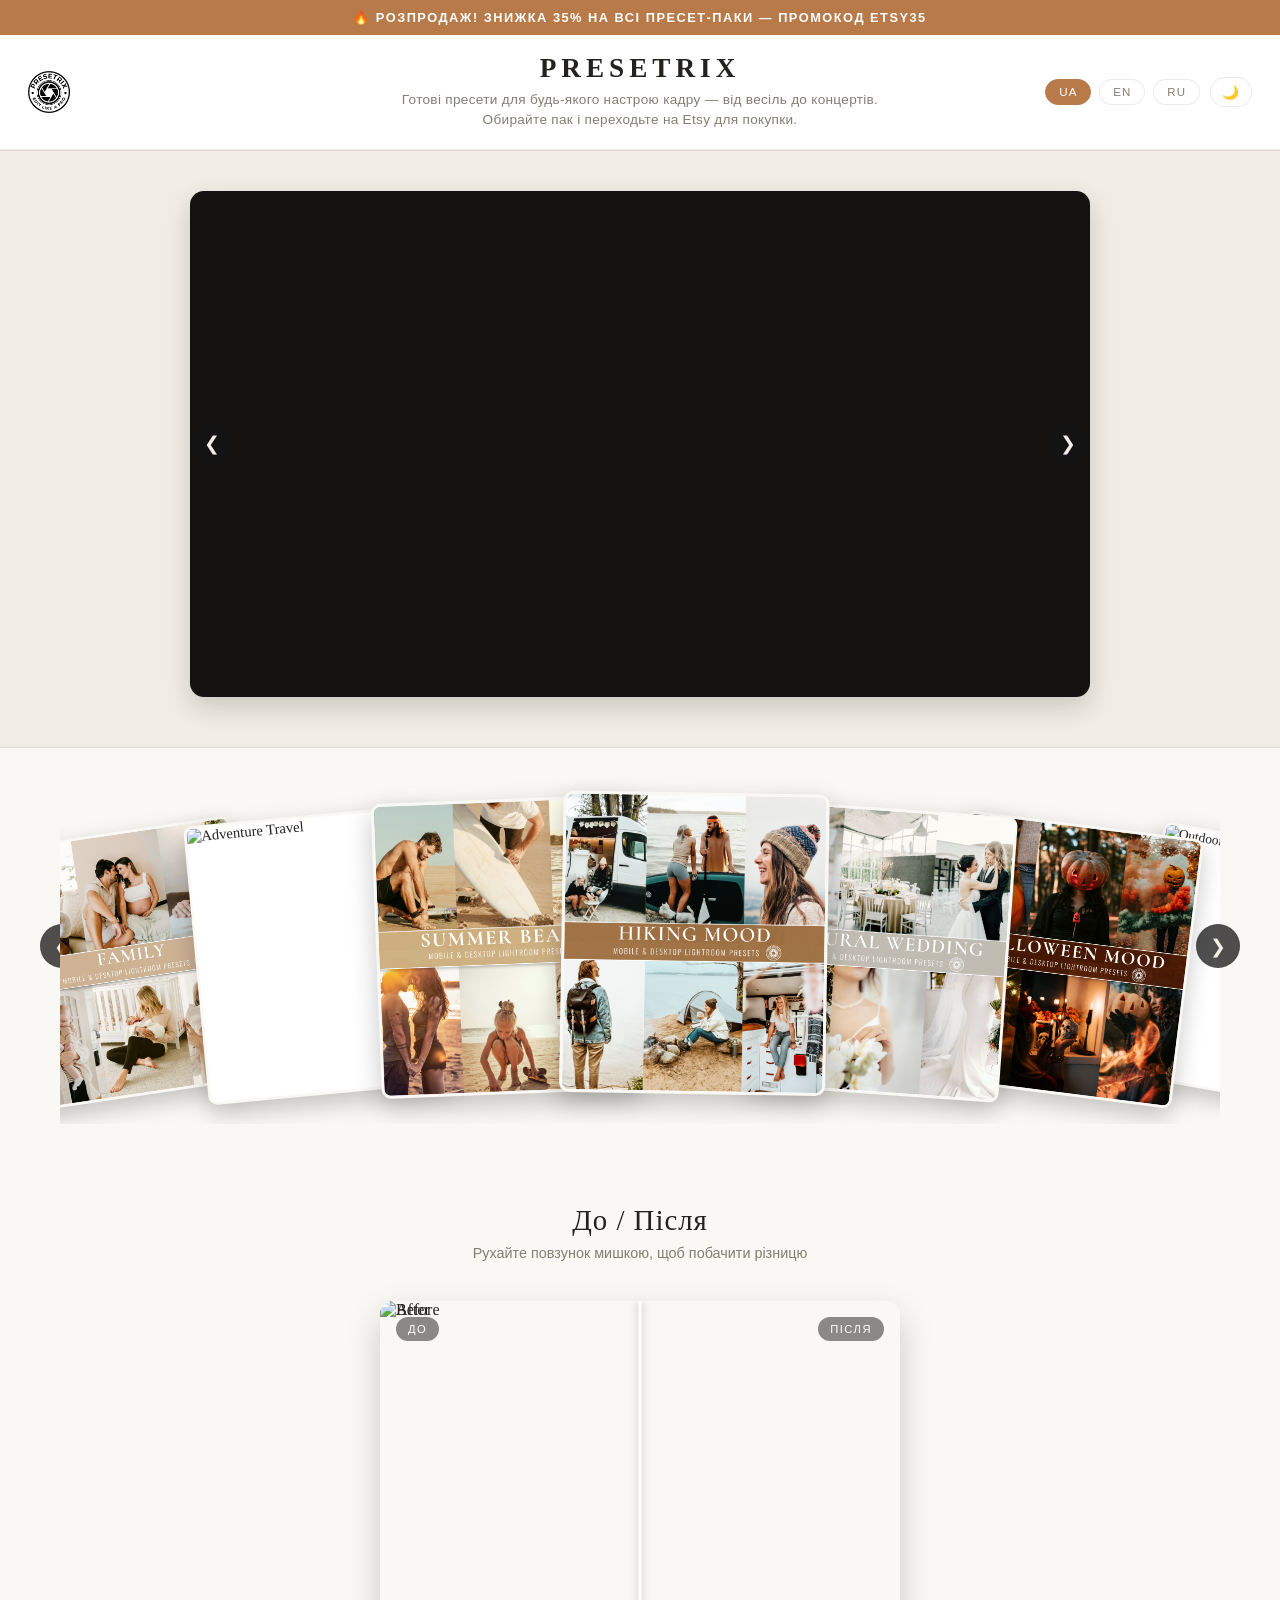
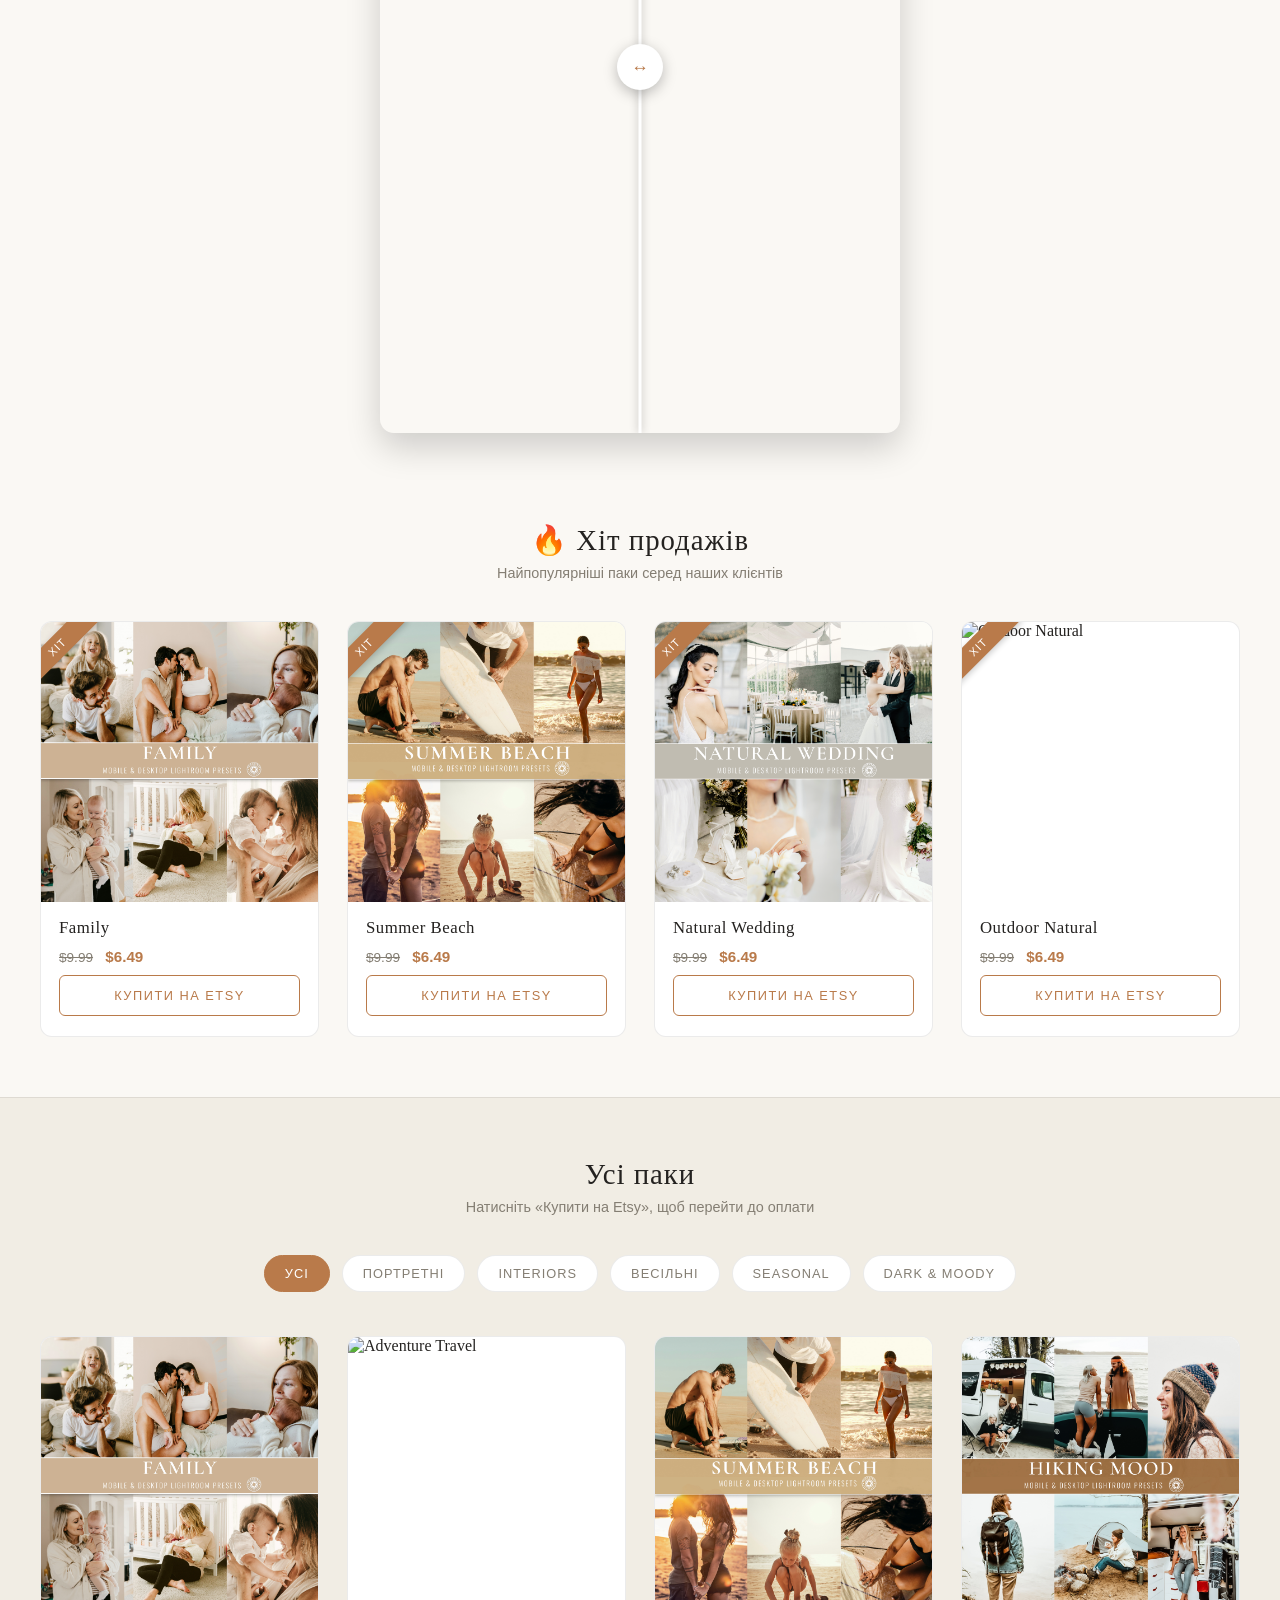
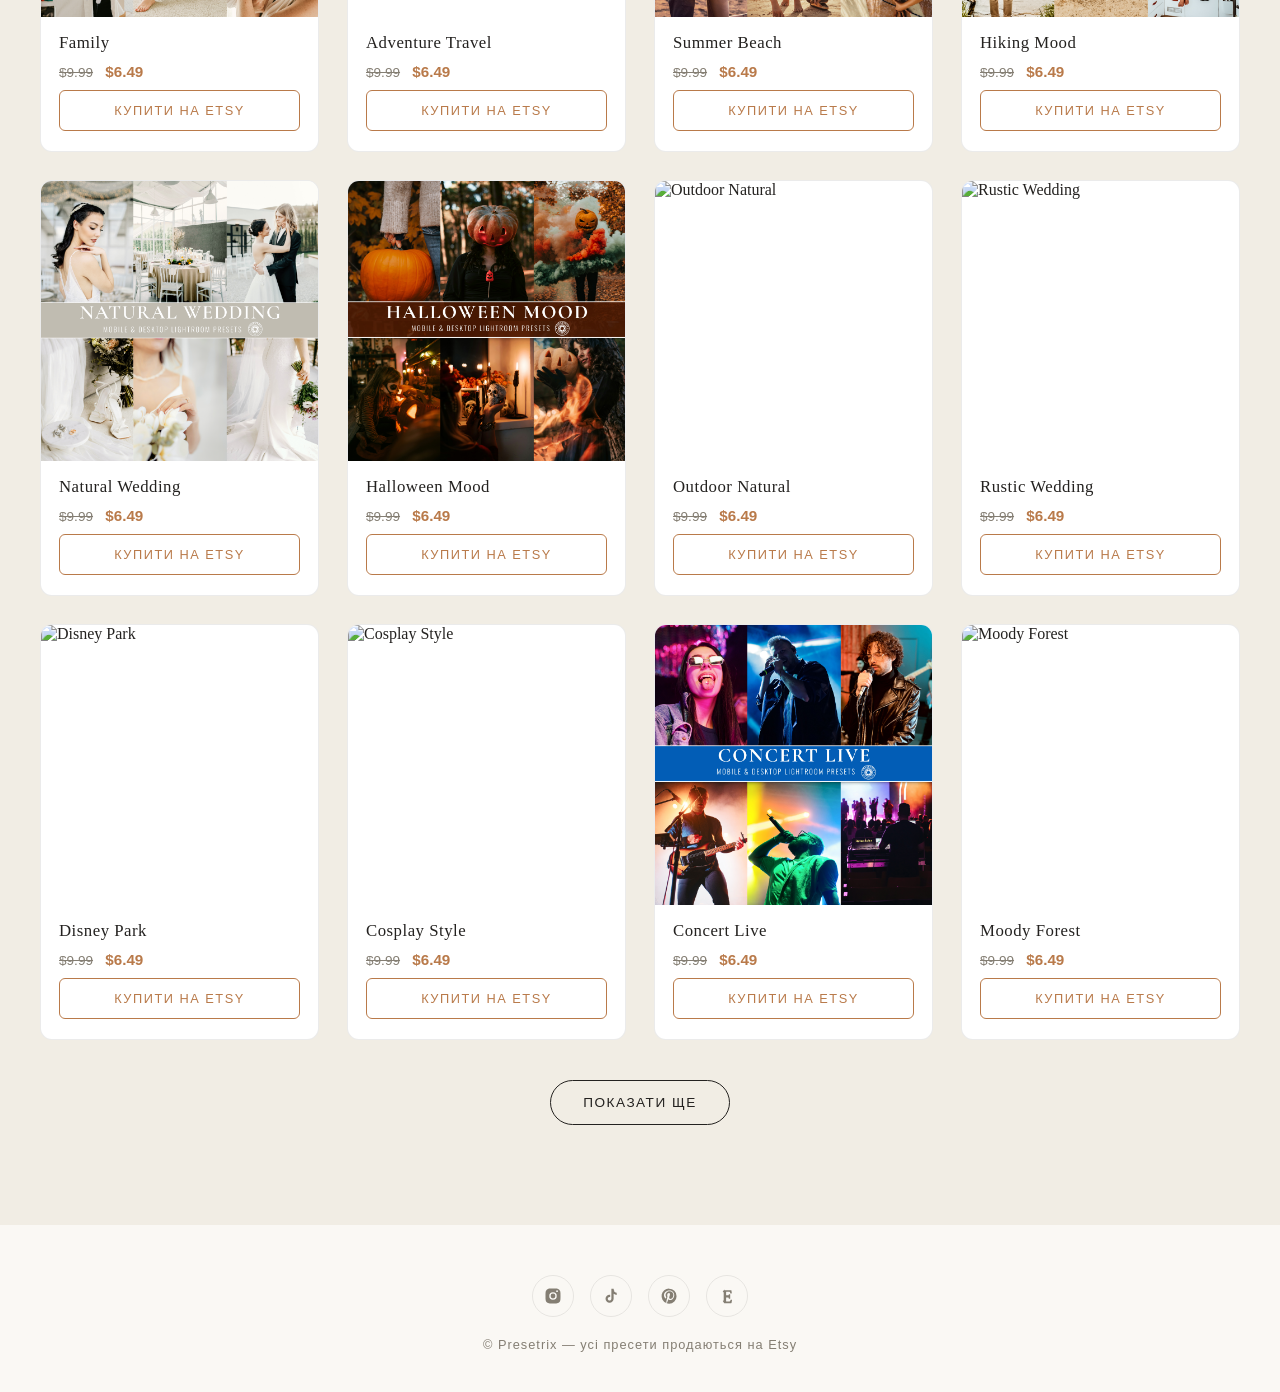
==== index.html @ d5237fd1 "1.10.6" ====
<!DOCTYPE html>
<html lang="uk">
<head>
<meta charset="UTF-8">
<meta name="viewport" content="width=device-width, initial-scale=1.0">
<title>Presetrix — Lightroom Presets</title>

  <!-- Фавиконка для темной темы браузера -->
<link rel="icon" type="image/png" href="images/favicon_white.png" media="(prefers-color-scheme: dark)">
  <!-- Фавиконка для светлой темы браузера -->
<link rel="icon" type="image/png" href="images/favicon_black.png" media="(prefers-color-scheme: light)">

  <!-- Open Graph превью для закладок, мессенджеров и соцсетей -->
<meta property="og:title" content="Presetrix — Mobile & Desktop Lightroom Presets">
<meta property="og:description" content="Ready-to-use presets for every mood. Professional Lightroom presets for your photos.">
<meta property="og:image" content="images/logo_white.png"> <!-- ВАЖНО: перед публикацией замените на ПОЛНУЮ ссылку, например https://вашсайт.ru/images/logo_white.png — соцсети и мессенджеры не подхватят превью по относительному пути -->
<meta property="og:type" content="website">

<link rel="stylesheet" href="style.css?v=4">
</head>
<body>

  <!-- БАННЕР РАСПРОДАЖИ -->
  <div class="sale-banner">
    <span data-i18n="saleBannerText">🔥 Sale! 35% OFF on all preset packs — Use code ETSY35</span>
  </div>

  <!-- ВЕРХНЯЯ НАВИГАЦИЯ (белая, без видео) -->
  <nav class="site-nav">
    <img src="images/logo_black.png" alt="Presetrix" class="nav-logo" id="logoImg">
    <div class="nav-center">
      <div class="nav-title">PRESETRIX</div>
      <p class="nav-tagline" data-i18n="heroText">Ready-to-use presets for every mood.</p>
    </div>
    <div class="hero-controls">
      <div class="lang-switch">
        <button class="lang-btn" data-lang="ua">UA</button>
        <button class="lang-btn" data-lang="en">EN</button>
        <button class="lang-btn" data-lang="ru">RU</button>
      </div>
      <button class="theme-btn" id="themeBtn" aria-label="Toggle Theme">🌙</button>
    </div>
  </nav>

  <!-- ВИДЕО-СЛАЙДЕР В ШАПКЕ -->
  <section class="video-hero-section">
    <div class="video-hero-inner">
      <div class="video-slider-wrap" id="videoSliderWrap">
        <button class="nav-btn nav-left" id="videoSliderLeft" aria-label="Previous">&#10094;</button>

        <div class="video-slider-track" id="videoSliderTrack">
          <div class="video-slide">
            <video muted loop autoplay playsinline preload="auto">
              <source src="videos/hero-video-2.mp4" type="video/mp4">
            </video>
          </div>
          <div class="video-slide">
            <video muted loop autoplay playsinline preload="auto">
              <source src="videos/hero-video-1.mp4" type="video/mp4">
            </video>
          </div>
          <div class="video-slide">
            <video muted loop autoplay playsinline preload="auto">
              <source src="videos/hero-video-3.mp4" type="video/mp4">
            </video>
          </div>
        </div>

        <button class="nav-btn nav-right" id="videoSliderRight" aria-label="Next">&#10095;</button>
      </div>
    </div>
  </section>

  <section class="carousel-section">
    <div class="carousel-wrap" id="carouselWrap">
      <button class="nav-btn nav-left" aria-label="Previous">&#10094;</button>
      <div class="carousel" id="carousel"></div>
      <button class="nav-btn nav-right" aria-label="Next">&#10095;</button>
    </div>
  </section>

  <section class="ba-section">
    <div class="ba-inner">
      <div class="section-title" data-i18n="baTitle">Before / After</div>
      <div class="section-sub" data-i18n="baSub">Drag the slider to see the difference</div>
      <div class="ba-container" id="baContainer">
        <img src="images/after.jpg" class="ba-img ba-after" alt="After">
        <div class="ba-before-wrap" id="baBeforeWrap">
          <img src="images/before.jpg" class="ba-img ba-before" id="baBeforeImg" alt="Before">
        </div>
        <span class="ba-label ba-label-before" data-i18n="baBefore">Before</span>
        <span class="ba-label ba-label-after" data-i18n="baAfter">After</span>
        <div class="ba-handle" id="baHandle">
          <div class="ba-handle-circle">&#8596;</div>
        </div>
      </div>
    </div>
  </section>

  <section class="bestseller-section">
    <div class="bestseller-inner">
      <div class="section-title" data-i18n="bestsellerTitle">Best Sellers</div>
      <div class="section-sub" data-i18n="bestsellerSub">The most popular packs</div>
      <div class="bestseller-grid" id="bestsellerGrid"></div>
    </div>
  </section>

  <section class="catalog-section">
    <div class="catalog-inner">
      <div class="section-title" data-i18n="catalogTitle">All Packs</div>
      <div class="section-sub" data-i18n="catalogSub">Click Buy on Etsy</div>
      <div class="filter-tabs" id="filterTabs"></div>
      <div class="catalog-grid" id="catalogGrid"></div>
      <div class="show-more-wrap" id="showMoreWrap">
        <button class="show-more-btn" id="showMoreBtn">Show more</button>
      </div>
    </div>
  </section>

  <footer>
    <div class="social-links">
      <a href="#" target="_blank" rel="noopener" aria-label="Instagram">
        <svg viewBox="0 0 24 24"><path d="M12 2c2.7 0 3.06.01 4.12.06 1.06.05 1.79.22 2.43.47.66.26 1.22.6 1.77 1.15.55.55.9 1.11 1.15 1.77.25.64.42 1.37.47 2.43.05 1.06.06 1.42.06 4.12s-.01 3.06-.06 4.12c-.05 1.06-.22 1.79-.47 2.43-.26.66-.6 1.22-1.15 1.77-.55.55-1.11.9-1.77 1.15-.64.25-1.37.42-2.43.47-1.06.05-1.42.06-4.12.06s-3.06-.01-4.12-.06c-1.06-.05-1.79-.22-2.43-.47-.66-.26-1.22-.6-1.77-1.15-.55-.55-.9-1.11-1.15-1.77-.25-.64-.42-1.37-.47-2.43C2.01 15.06 2 14.7 2 12s.01-3.06.06-4.12c.05-1.06.22-1.79.47-2.43.26-.66.6-1.22 1.15-1.77.55-.55 1.11-.9 1.77-1.15.64-.25 1.37-.42 2.43-.47C8.94 2.01 9.3 2 12 2zm0 5a5 5 0 100 10 5 5 0 000-10zm0 8.2a3.2 3.2 0 110-6.4 3.2 3.2 0 010 6.4zm5.4-8.4a1.2 1.2 0 100-2.4 1.2 1.2 0 000 2.4z"/></svg>
      </a>
      <a href="#" target="_blank" rel="noopener" aria-label="TikTok">
        <svg viewBox="0 0 24 24"><path d="M16.6 5.1c-.7-.7-1.1-1.7-1.1-2.8h-3v13.4c0 1.3-1.1 2.4-2.4 2.4s-2.4-1.1-2.4-2.4 1.1-2.4 2.4-2.4c.3 0 .5 0 .8.1v-3.1c-.3 0-.5-.1-.8-.1-3 0-5.4 2.4-5.4 5.4s2.4 5.4 5.4 5.4 5.4-2.4 5.4-5.4V9.1c1.2.9 2.6 1.4 4.1 1.4V7.5c-1.1 0-2.1-.5-2.9-1.2-.4-.4-.7-.8-1-1.2z"/></svg>
      </a>
      <a href="#" target="_blank" rel="noopener" aria-label="Pinterest">
        <svg viewBox="0 0 24 24"><path d="M12 2a10 10 0 00-3.6 19.3c0-.8 0-1.8.2-2.6l1.4-6s-.4-.7-.4-1.8c0-1.7 1-2.9 2.2-2.9 1 0 1.5.8 1.5 1.7 0 1-.7 2.6-1 4-.3 1.2.6 2.2 1.8 2.2 2.1 0 3.7-2.2 3.7-5.5 0-2.9-2.1-4.9-5-4.9-3.4 0-5.4 2.6-5.4 5.2 0 1 .4 2.1.9 2.7.1.1.1.2.1.4l-.4 1.3c0 .2-.2.3-.4.2-1.4-.6-2.3-2.6-2.3-4.2 0-3.4 2.5-6.6 7.1-6.6 3.7 0 6.6 2.6 6.6 6.2 0 3.7-2.3 6.7-5.6 6.7-1.1 0-2.1-.6-2.4-1.2l-.7 2.5c-.2 1-1 2.2-1.4 3 1 .3 2.1.5 3.2.5a10 10 0 000-20z"/></svg>
      </a>
      <a href="#" target="_blank" rel="noopener" aria-label="Etsy">
        <svg viewBox="0 0 24 24"><path d="M8.6 3.5c-.2 0-.4.1-.5.3L6.4 6.2c-.1.2 0 .4.2.5l1 .4v10.8l-1 .4c-.2.1-.3.3-.2.5l1.7 2.4c.1.2.3.3.5.3h8.9c.3 0 .5-.2.6-.5l.6-3.6c0-.3-.2-.5-.5-.5h-1c-.2 0-.4.2-.5.4-.3 1.3-.7 2-1.8 2h-3.4c-.5 0-.7-.2-.7-.7v-4.5h2.4c.8 0 1 .5 1.2 1.3 0 .2.2.4.5.4h.9c.3 0 .5-.2.5-.5V10c0-.3-.2-.5-.5-.5h-.9c-.3 0-.4.2-.5.4-.2.8-.4 1.2-1.2 1.2h-2.4V6.9c0-.5.2-.6.7-.6h3.2c1 0 1.4.6 1.7 1.9 0 .2.3.4.5.4h1c.3 0 .5-.2.5-.5l-.5-3.4c0-.3-.3-.5-.6-.5H8.6z"/></svg>
      </a>
    </div>
    <span data-i18n="footerText">© Presetrix</span>
  </footer>

  <script src="packs-data.js?v=4"></script>
  <script src="main.js?v=4"></script>
  <script>
    const themeBtn = document.getElementById('themeBtn');
    const logoImg = document.getElementById('logoImg');
    const currentTheme = localStorage.getItem('theme') || 'light';

    function updateLogo(theme) {
      if (logoImg) {
        logoImg.src = theme === 'dark' ? 'images/logo_white.png' : 'images/logo_black.png';
      }
    }

    if (currentTheme === 'dark') {
      document.documentElement.setAttribute('data-theme', 'dark');
      themeBtn.textContent = '☀️';
      updateLogo('dark');
    } else {
      updateLogo('light');
    }

    themeBtn.addEventListener('click', () => {
      let theme = document.documentElement.getAttribute('data-theme');
      if (theme === 'dark') {
        document.documentElement.removeAttribute('data-theme');
        localStorage.setItem('theme', 'light');
        themeBtn.textContent = '🌙';
        updateLogo('light');
      } else {
        document.documentElement.setAttribute('data-theme', 'dark');
        localStorage.setItem('theme', 'dark');
        themeBtn.textContent = '☀️';
        updateLogo('dark');
      }
    });
  </script>

</body>
</html>
---- style.css ----
/* =========================================================
   PRESETRIX — STYLES (Light & Dark theme)
   ========================================================= */

:root{
  --bg:#faf8f4;
  --bg-soft:#f1ede4;
  --card:#ffffff;
  --accent:#b97a4a;
  --accent-soft:#a8663a;
  --text:#242220;
  --muted:#847e73;
  --border:rgba(0,0,0,0.08);
}

[data-theme="dark"]{
  --bg:#141312;
  --bg-soft:#1c1a18;
  --card:#1f1d1a;
  --accent:#d9a066;
  --accent-soft:#c88b52;
  --text:#f2efe9;
  --muted:#a39b8c;
  --border:rgba(255,255,255,0.1);
}

*{box-sizing:border-box;}

body{
  margin:0;
  background:var(--bg);
  color:var(--text);
  font-family:'Georgia','Times New Roman',serif;
  transition:background .3s ease, color .3s ease;
}

a{color:inherit;text-decoration:none;}

/* ---------- SALE BANNER ---------- */
.sale-banner {
  background: var(--accent);
  color: #ffffff;
  text-align: center;
  font-family: Arial, sans-serif;
  font-size: 0.8rem;
  letter-spacing: 1.5px;
  text-transform: uppercase;
  padding: 10px 20px;
  font-weight: 600;
}

/* ---------- ВЕРХНЯЯ НАВИГАЦИЯ ---------- */
.site-nav{
  display:grid;
  grid-template-columns:1fr auto 1fr;
  align-items:center;
  gap:16px;
  padding:18px 28px;
  background:var(--card);
  border-bottom:1px solid var(--border);
}
.nav-logo{
  width:42px;
  height:42px;
  object-fit:contain;
  justify-self:start;
}
.nav-center{
  display:flex;
  flex-direction:column;
  align-items:center;
  gap:6px;
  text-align:center;
}
.nav-title{
  font-family:'Georgia','Times New Roman',serif;
  font-size:1.7rem;
  font-weight:700;
  letter-spacing:5px;
  color:var(--text);
}
.nav-tagline{
  font-family:Arial,sans-serif;
  color:var(--muted);
  font-size:0.85rem;
  max-width:520px;
  margin:0;
  letter-spacing:0.3px;
  line-height:1.5;
}
.hero-controls{
  display:flex;
  align-items:center;
  gap:10px;
  justify-self:end;
}
.hero-controls .lang-switch{
  display:flex;
  gap:8px;
}
.hero-controls .lang-btn,
.hero-controls .theme-btn{
  font-family:Arial,sans-serif;
  font-size:0.72rem;
  letter-spacing:1px;
  padding:6px 13px;
  border:1px solid var(--border);
  border-radius:999px;
  background:var(--card);
  color:var(--muted);
  cursor:pointer;
  transition:all .2s ease;
}
.hero-controls .theme-btn{
  padding:6px 11px;
  font-size:0.85rem;
  display:flex;
  align-items:center;
  justify-content:center;
}
.hero-controls .lang-btn:hover,
.hero-controls .theme-btn:hover{
  border-color:var(--accent);
  color:var(--accent);
}
.hero-controls .lang-btn.active{
  background:var(--accent);
  border-color:var(--accent);
  color:#fff;
}

/* ---------- ВИДЕО-СЛАЙДЕР В ШАПКЕ ---------- */
.video-hero-section{
  width:100%;
  padding:40px 20px 50px;
  background:var(--bg-soft);
  border-top:1px solid var(--border);
  border-bottom:1px solid var(--border);
}
.video-hero-inner{
  max-width:900px;
  margin:0 auto;
}
.video-slider-wrap{
  position:relative;
}
.video-slider-track{
  position:relative;
  width:100%;
  aspect-ratio:16 / 9;
  border-radius:14px;
  overflow:hidden;
  box-shadow:0 10px 26px rgba(0,0,0,0.16);
  background:#141210;
}
.video-slide{
  position:absolute;
  inset:0;
  opacity:0;
  visibility:hidden;
  transition:opacity .5s ease;
}
.video-slide.active{
  opacity:1;
  visibility:visible;
  z-index:1;
}
.video-slide video{
  width:100%;
  height:100%;
  object-fit:cover;
  display:block;
  pointer-events:none; /* без кнопок плей/паузы и т.п. */
}

/* ---------- CAROUSEL ---------- */
.carousel-section{
  padding:20px 0 60px;
}
.carousel-wrap{
  position:relative;
  width:100%;
  max-width:1200px;
  margin:0 auto;
  padding:0 20px;
}
.carousel{
  display:flex;
  gap:0;
  overflow-x:auto;
  scroll-behavior:auto;
  padding:20px 60px 30px 10px;
  scrollbar-width:none;
  -ms-overflow-style:none;
  user-select:none;
}
.carousel::-webkit-scrollbar{display:none;}

.carousel-card{
  flex:0 0 auto;
  width:270px;
  border-radius:10px;
  overflow:hidden;
  background:var(--card);
  box-shadow:0 10px 26px rgba(0,0,0,0.22);
  border:3px solid var(--bg);
  transition:box-shadow .25s ease;
  display:block;
  position:relative;
  transform-origin:center bottom;
}
.carousel-card:not(:first-child){
  margin-left:-90px;
}
.carousel-card:hover{
  box-shadow:0 20px 40px rgba(0,0,0,0.3);
}
.carousel-card img{
  width:100%;
  height:300px;
  object-fit:cover;
  display:block;
  pointer-events:none;
}

.nav-btn{
  position:absolute;
  top:50%;
  transform:translateY(-50%);
  background:rgba(20,20,20,0.75);
  border:1px solid var(--border);
  color:#f2efe9;
  width:44px;
  height:44px;
  border-radius:50%;
  font-size:1.2rem;
  cursor:pointer;
  display:flex;
  align-items:center;
  justify-content:center;
  z-index:5;
  transition:background .2s;
}
.nav-btn:hover{background:rgba(217,160,102,0.85);}
.nav-left{left:0;}
.nav-right{right:0;}

/* ---------- BESTSELLERS SECTION ---------- */
.bestseller-section{
  padding:20px 20px 60px;
}
.bestseller-inner{
  max-width:1200px;
  margin:0 auto;
}
.section-title{
  text-align:center;
  font-size:1.8rem;
  font-weight:400;
  letter-spacing:1px;
  margin-bottom:8px;
}
.section-sub{
  text-align:center;
  font-family:Arial,sans-serif;
  color:var(--muted);
  font-size:0.9rem;
  margin-bottom:40px;
}
.bestseller-grid{
  display:grid;
  grid-template-columns:repeat(auto-fill,minmax(220px,1fr));
  gap:28px;
}
.bestseller-card{
  position:relative;
  border:1px solid var(--accent);
}
.bestseller-ribbon{
  position:absolute;
  top:14px;
  left:-34px;
  transform:rotate(-45deg);
  background:var(--accent);
  color:#fff;
  font-family:Arial,sans-serif;
  font-size:0.7rem;
  letter-spacing:1px;
  text-transform:uppercase;
  padding:5px 40px;
  box-shadow:0 2px 6px rgba(0,0,0,0.2);
  z-index:2;
}

/* ---------- FILTER TABS ---------- */
.filter-tabs{
  display:flex;
  flex-wrap:wrap;
  justify-content:center;
  gap:12px;
  margin-bottom:44px;
}
.filter-tab{
  font-family:Arial,sans-serif;
  font-size:0.8rem;
  letter-spacing:1px;
  text-transform:uppercase;
  padding:10px 20px;
  border:1px solid var(--border);
  border-radius:999px;
  background:var(--card);
  color:var(--muted);
  cursor:pointer;
  transition:all .2s ease;
}
.filter-tab:hover{
  border-color:var(--accent);
  color:var(--accent);
}
.filter-tab.active{
  background:var(--accent);
  border-color:var(--accent);
  color:#fff;
}

/* ---------- CATALOG ---------- */
.catalog-section{
  padding:60px 20px 100px;
  background:var(--bg-soft);
  border-top:1px solid var(--border);
}
.catalog-inner{
  max-width:1200px;
  margin:0 auto;
}
.catalog-grid{
  display:grid;
  grid-template-columns:repeat(4, 1fr);
  gap:28px;
}
@media (max-width:1100px){
  .catalog-grid{grid-template-columns:repeat(3, 1fr);}
}
@media (max-width:760px){
  .catalog-grid{grid-template-columns:repeat(2, 1fr);}
}
@media (max-width:480px){
  .catalog-grid{grid-template-columns:repeat(1, 1fr);}
}

.shop-card{
  background:var(--card);
  border:1px solid var(--border);
  border-radius:12px;
  overflow:hidden;
  display:flex;
  flex-direction:column;
  transition:transform .2s ease, border-color .2s ease;
}
.shop-card:hover{
  transform:translateY(-4px);
}
.catalog-grid .shop-card:hover{
  border-color:var(--accent);
}
.shop-card img{
  width:100%;
  height:280px;
  object-fit:cover;
  display:block;
}
.shop-card .info{
  padding:16px 18px 20px;
  display:flex;
  flex-direction:column;
  gap:10px;
  flex:1;
}
.shop-card .name{
  font-size:1.05rem;
  letter-spacing:0.5px;
}
.shop-card .price{
  font-family:Arial,sans-serif;
  color:var(--accent-soft);
  font-size:0.95rem;
}
.buy-btn{
  margin-top:auto;
  display:inline-block;
  text-align:center;
  font-family:Arial,sans-serif;
  font-size:0.8rem;
  letter-spacing:1.5px;
  text-transform:uppercase;
  padding:12px 16px;
  border:1px solid var(--accent);
  border-radius:6px;
  color:var(--accent);
  transition:background .2s ease, color .2s ease;
}
.buy-btn:hover{
  background:var(--accent);
  color:#141414;
}

/* ---------- SHOW MORE BUTTON ---------- */
.show-more-wrap{
  text-align:center;
  margin-top:40px;
}
.show-more-btn{
  font-family:Arial,sans-serif;
  font-size:0.85rem;
  letter-spacing:1.5px;
  text-transform:uppercase;
  padding:14px 32px;
  border:1px solid var(--text);
  border-radius:999px;
  background:transparent;
  color:var(--text);
  cursor:pointer;
  transition:all .2s ease;
}
.show-more-btn:hover{
  background:var(--text);
  color:var(--bg);
}

/* ---------- BEFORE / AFTER SLIDER ---------- */
.ba-section{
  padding:20px 20px 70px;
}
.ba-inner{
  max-width:1200px;
  margin:0 auto;
}
.ba-container{
  position:relative;
  max-width:520px;
  margin:0 auto;
  aspect-ratio:2517 / 3545;
  border-radius:14px;
  overflow:hidden;
  box-shadow:0 14px 34px rgba(0,0,0,0.18);
  cursor:ew-resize;
  user-select:none;
}
.ba-img{
  position:absolute;
  top:0;
  left:0;
  height:100%;
  object-fit:cover;
  display:block;
  pointer-events:none;
  user-select:none;
}
.ba-after{
  width:100%;
}
.ba-before-wrap{
  position:absolute;
  top:0;
  left:0;
  height:100%;
  width:50%;
  overflow:hidden;
}
.ba-before-wrap img{
  height:100%;
  max-width:none;
}
.ba-handle{
  position:absolute;
  top:0;
  left:50%;
  height:100%;
  width:0;
  transform:translateX(-50%);
  z-index:5;
}
.ba-handle::before{
  content:"";
  position:absolute;
  top:0;
  left:50%;
  height:100%;
  width:3px;
  background:#fff;
  transform:translateX(-50%);
  box-shadow:0 0 8px rgba(0,0,0,0.3);
}
.ba-handle-circle{
  position:absolute;
  top:50%;
  left:50%;
  transform:translate(-50%,-50%);
  width:46px;
  height:46px;
  border-radius:50%;
  background:#fff;
  display:flex;
  align-items:center;
  justify-content:center;
  font-size:1.1rem;
  color:var(--accent);
  box-shadow:0 4px 14px rgba(0,0,0,0.25);
}
.ba-label{
  position:absolute;
  top:16px;
  font-family:Arial,sans-serif;
  font-size:0.7rem;
  letter-spacing:1.5px;
  text-transform:uppercase;
  color:#fff;
  background:rgba(0,0,0,0.45);
  padding:6px 12px;
  border-radius:999px;
  z-index:4;
  pointer-events:none;
}
.ba-label-before{left:16px;}
.ba-label-after{right:16px;}

/* ---------- FOOTER ---------- */
footer{
  text-align:center;
  padding:50px 20px 40px;
  font-family:Arial,sans-serif;
  color:var(--muted);
  font-size:0.8rem;
  letter-spacing:1px;
}
.social-links{
  display:flex;
  justify-content:center;
  gap:16px;
  margin-bottom:20px;
}
.social-links a{
  width:42px;
  height:42px;
  border-radius:50%;
  border:1px solid var(--border);
  display:flex;
  align-items:center;
  justify-content:center;
  color:var(--muted);
  transition:all .2s ease;
}
.social-links a:hover{
  border-color:var(--accent);
  color:var(--accent);
  transform:translateY(-3px);
}
.social-links svg{
  width:18px;
  height:18px;
  fill:currentColor;
}

/* ---------- RESPONSIVE ---------- */
@media (max-width:640px){
  .site-nav{grid-template-columns:auto 1fr auto;padding:12px 16px;}
  .nav-logo{width:34px;height:34px;}
  .nav-title{font-size:1.15rem;letter-spacing:2.5px;}
  .nav-tagline{font-size:0.72rem;}
  .hero-controls .lang-btn,
  .hero-controls .theme-btn{padding:5px 10px;font-size:0.65rem;}
  .video-hero-section{padding:24px 0 30px;}
  .video-hero-inner{padding:0 16px;}
  .nav-btn{display:none;}
  .carousel-card{width:190px;}
  .carousel-card:not(:first-child){margin-left:-55px;}
  .carousel-card img{height:280px;}
}
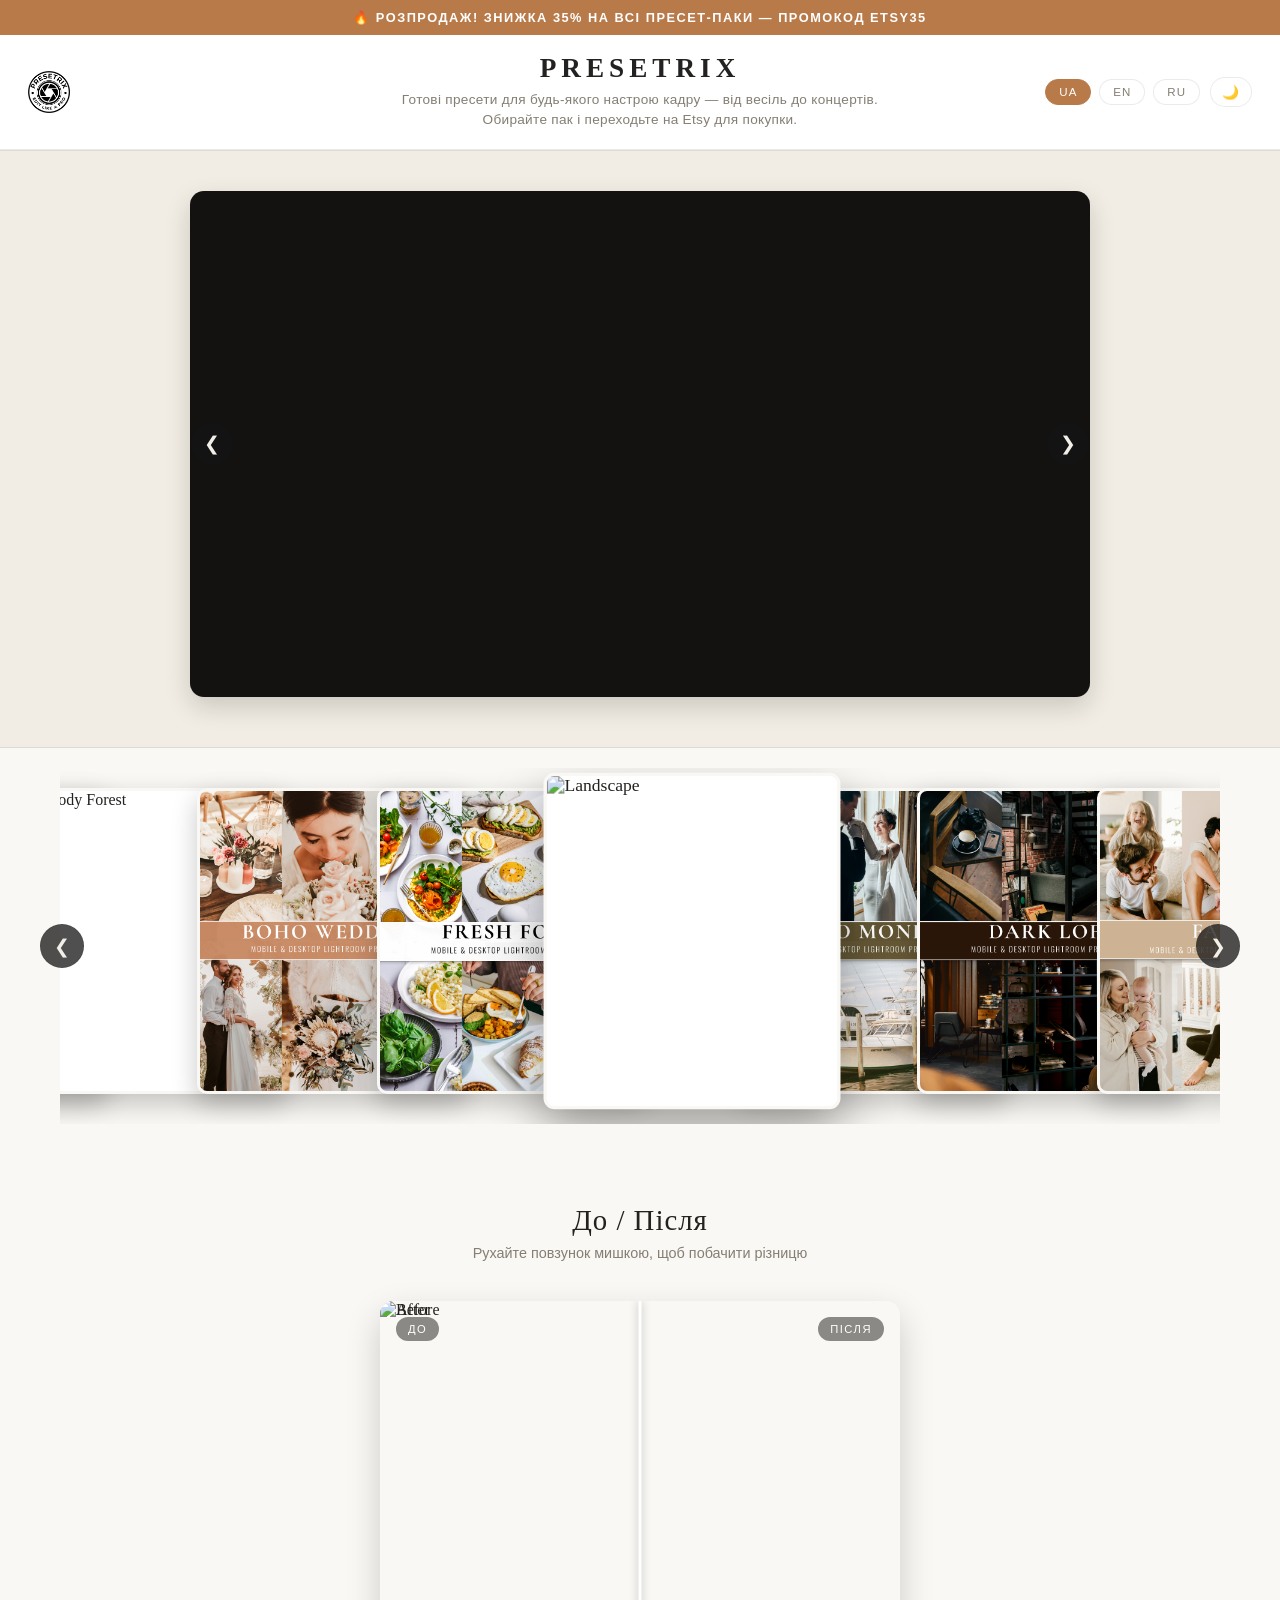
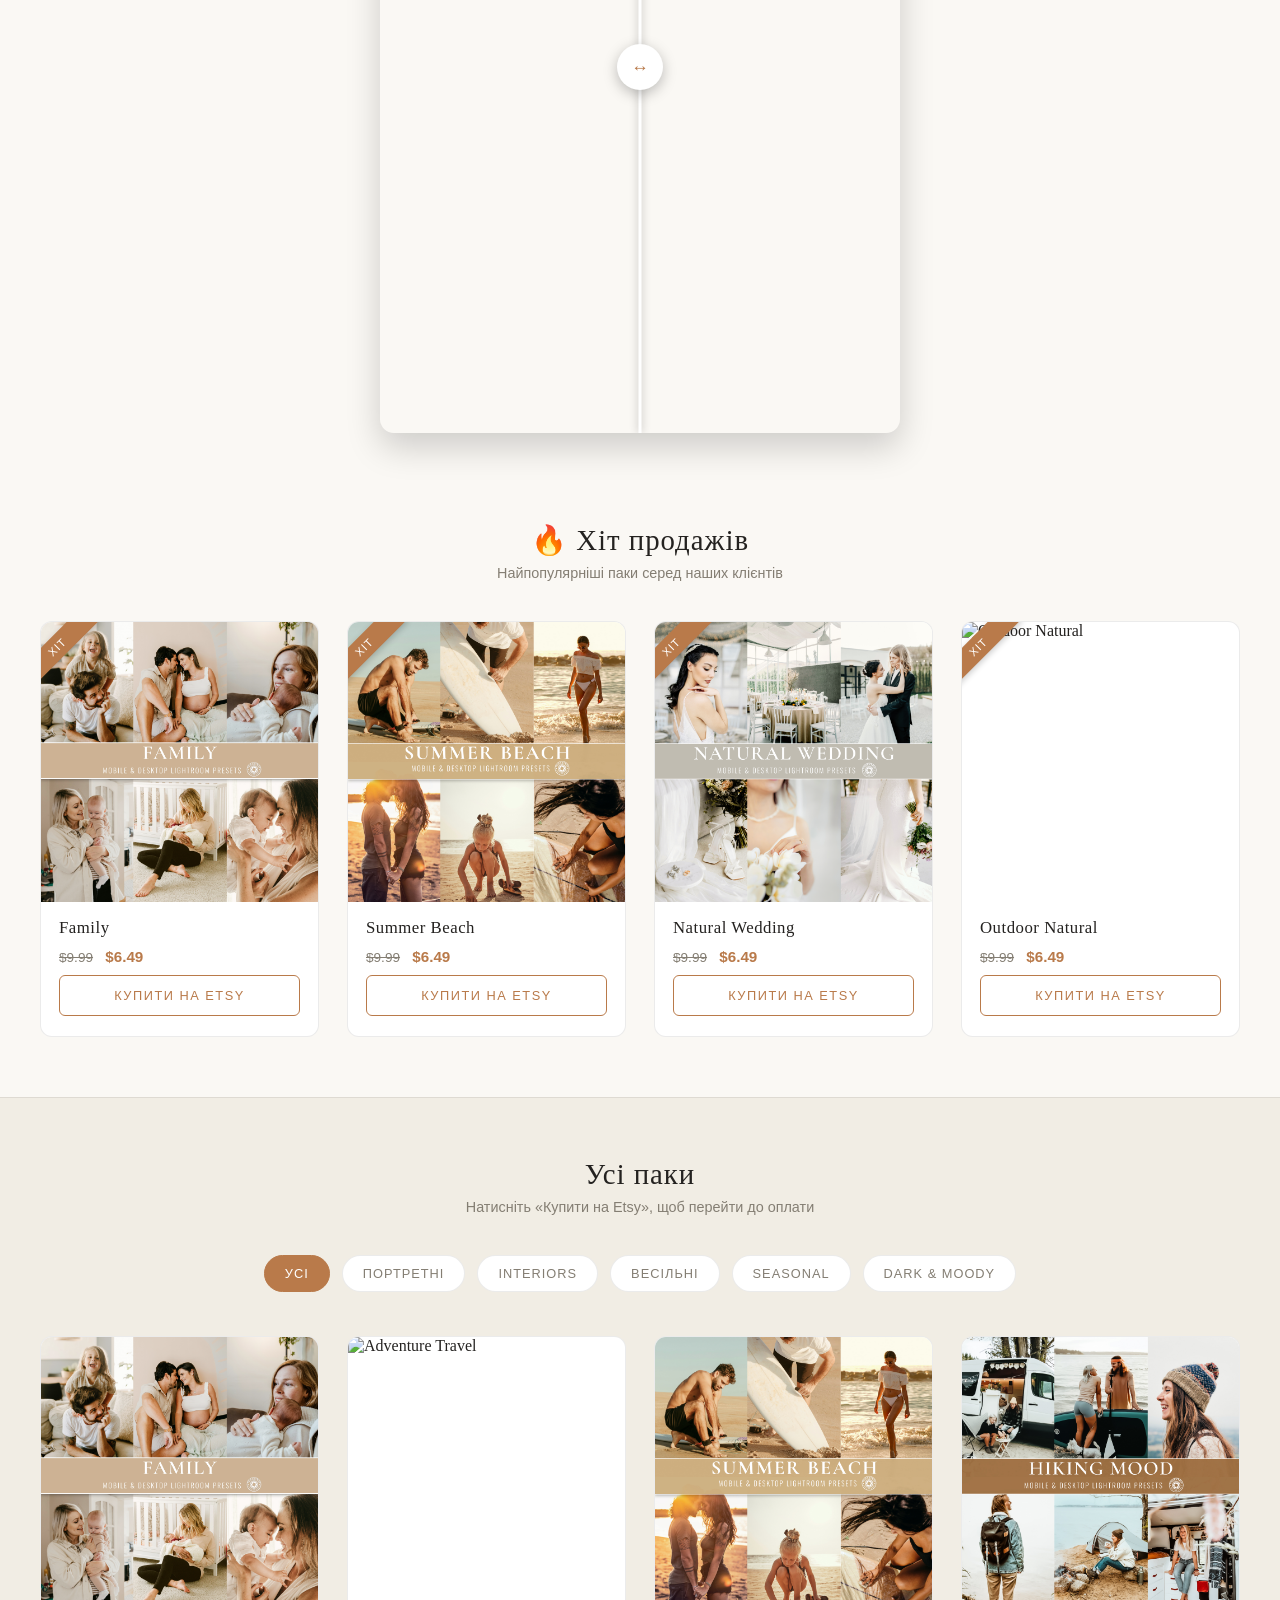
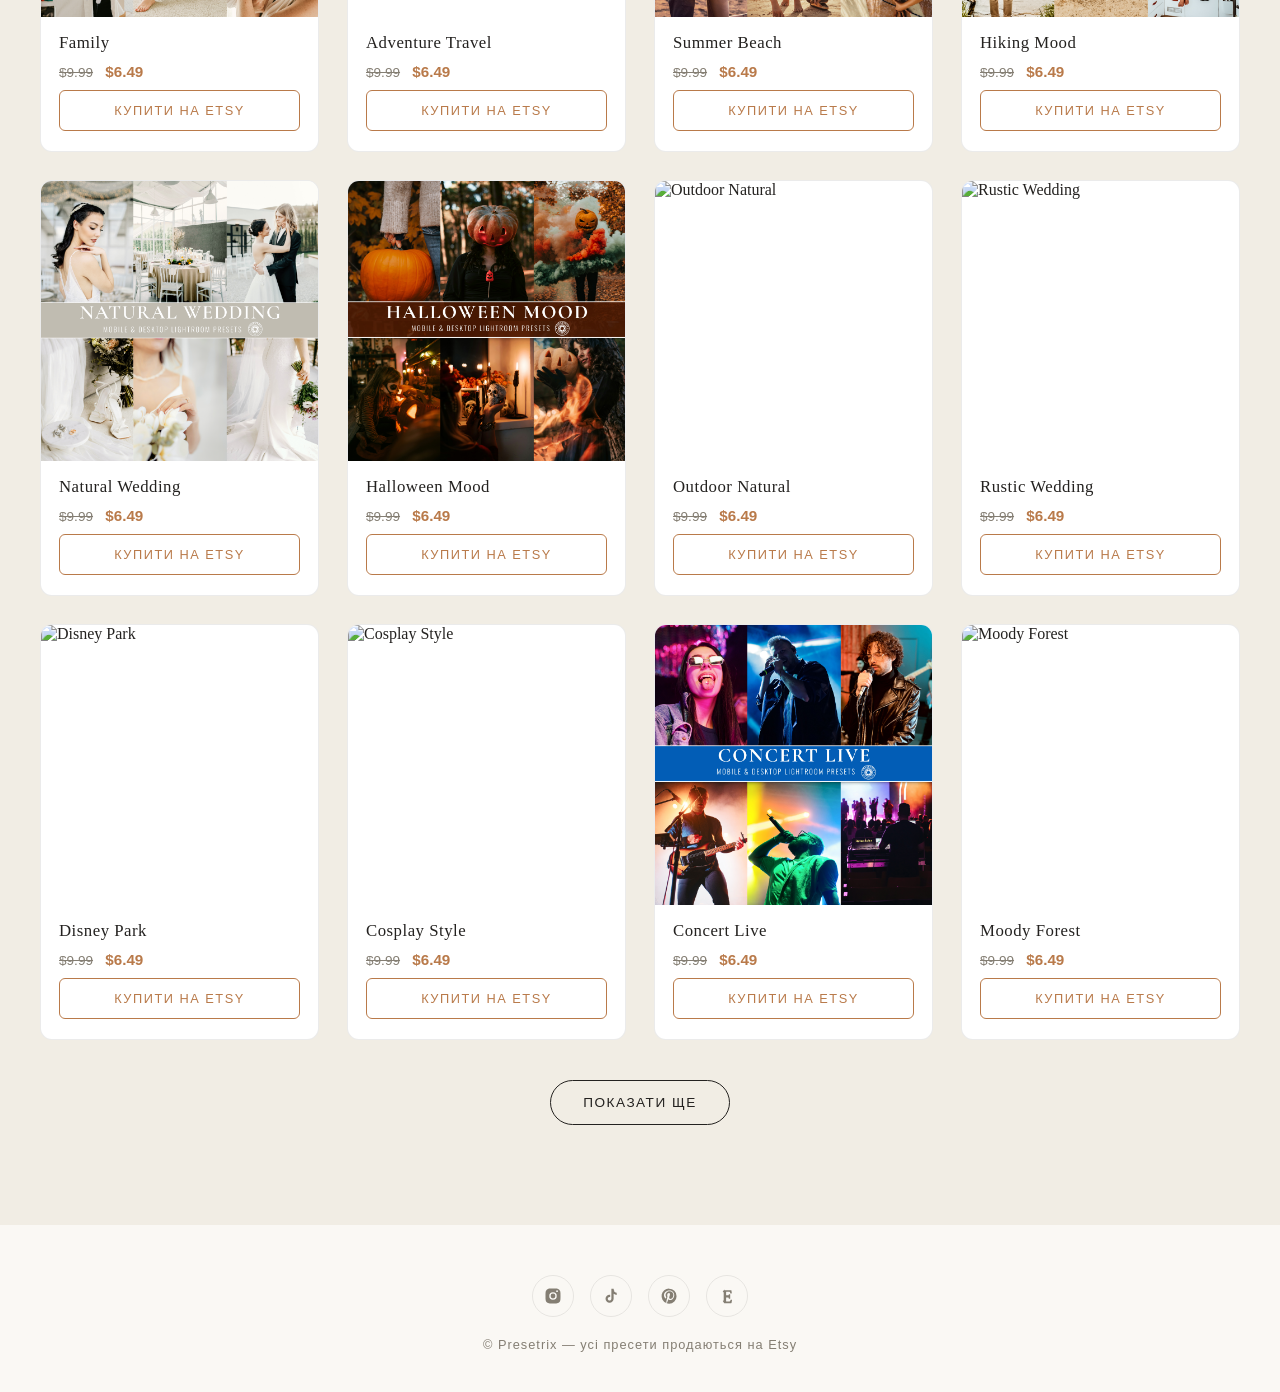
==== commit a5a057d5: "1.1.7" ====
--- a/index.html
+++ b/index.html
@@ -16,7 +16,7 @@
 <meta property="og:image" content="images/logo_white.png"> <!-- ВАЖНО: перед публикацией замените на ПОЛНУЮ ссылку, например https://вашсайт.ru/images/logo_white.png — соцсети и мессенджеры не подхватят превью по относительному пути -->
 <meta property="og:type" content="website">
 
-<link rel="stylesheet" href="style.css?v=4">
+<link rel="stylesheet" href="style.css?v=5">
 </head>
 <body>
 
@@ -135,8 +135,8 @@
     <span data-i18n="footerText">© Presetrix</span>
   </footer>
 
-  <script src="packs-data.js?v=4"></script>
-  <script src="main.js?v=4"></script>
+  <script src="packs-data.js?v=5"></script>
+  <script src="main.js?v=5"></script>
   <script>
     const themeBtn = document.getElementById('themeBtn');
     const logoImg = document.getElementById('logoImg');
--- a/style.css
+++ b/style.css
@@ -204,16 +204,21 @@
   background:var(--card);
   box-shadow:0 10px 26px rgba(0,0,0,0.22);
   border:3px solid var(--bg);
-  transition:box-shadow .25s ease;
+  transition:transform .3s ease, box-shadow .3s ease;
   display:block;
   position:relative;
-  transform-origin:center bottom;
+  z-index:1;
 }
 .carousel-card:not(:first-child){
   margin-left:-90px;
 }
 .carousel-card:hover{
   box-shadow:0 20px 40px rgba(0,0,0,0.3);
+}
+.carousel-card.is-active{
+  transform:scale(1.1);
+  box-shadow:0 22px 46px rgba(0,0,0,0.35);
+  z-index:10;
 }
 .carousel-card img{
   width:100%;
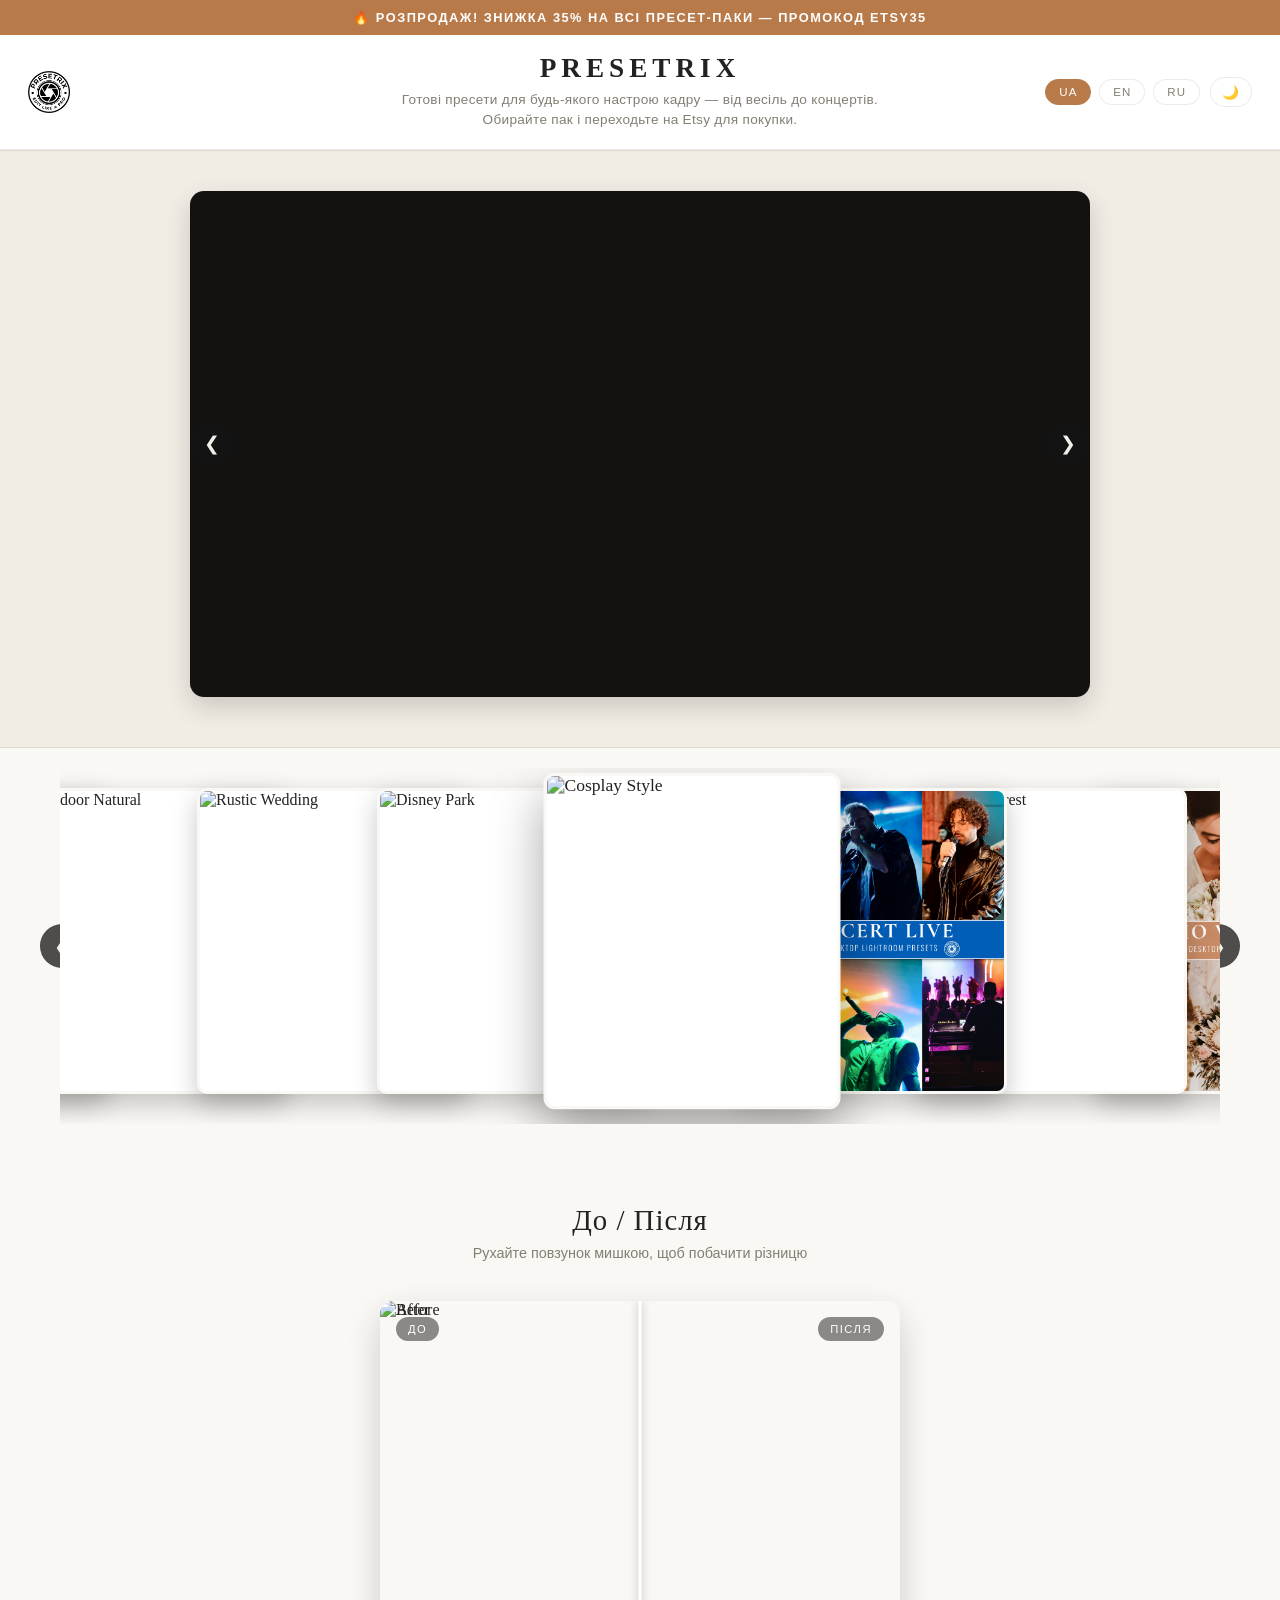
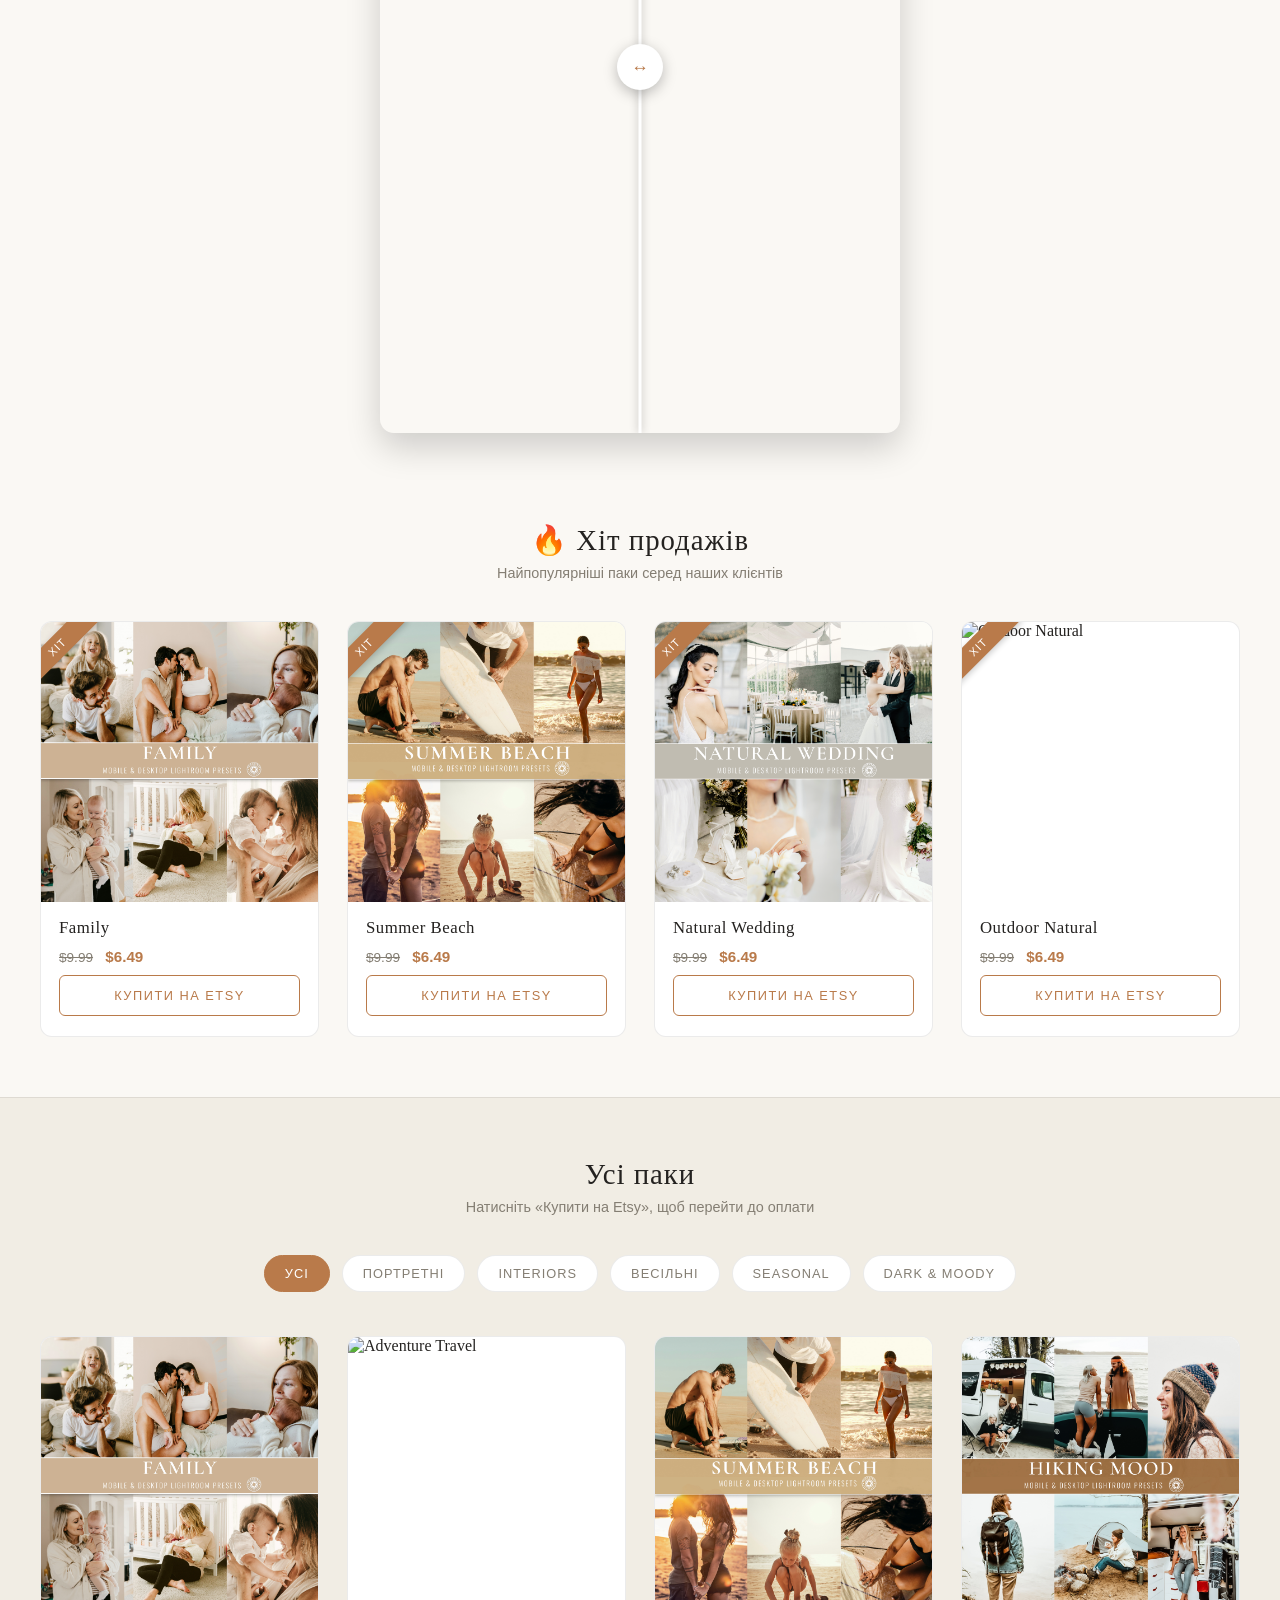
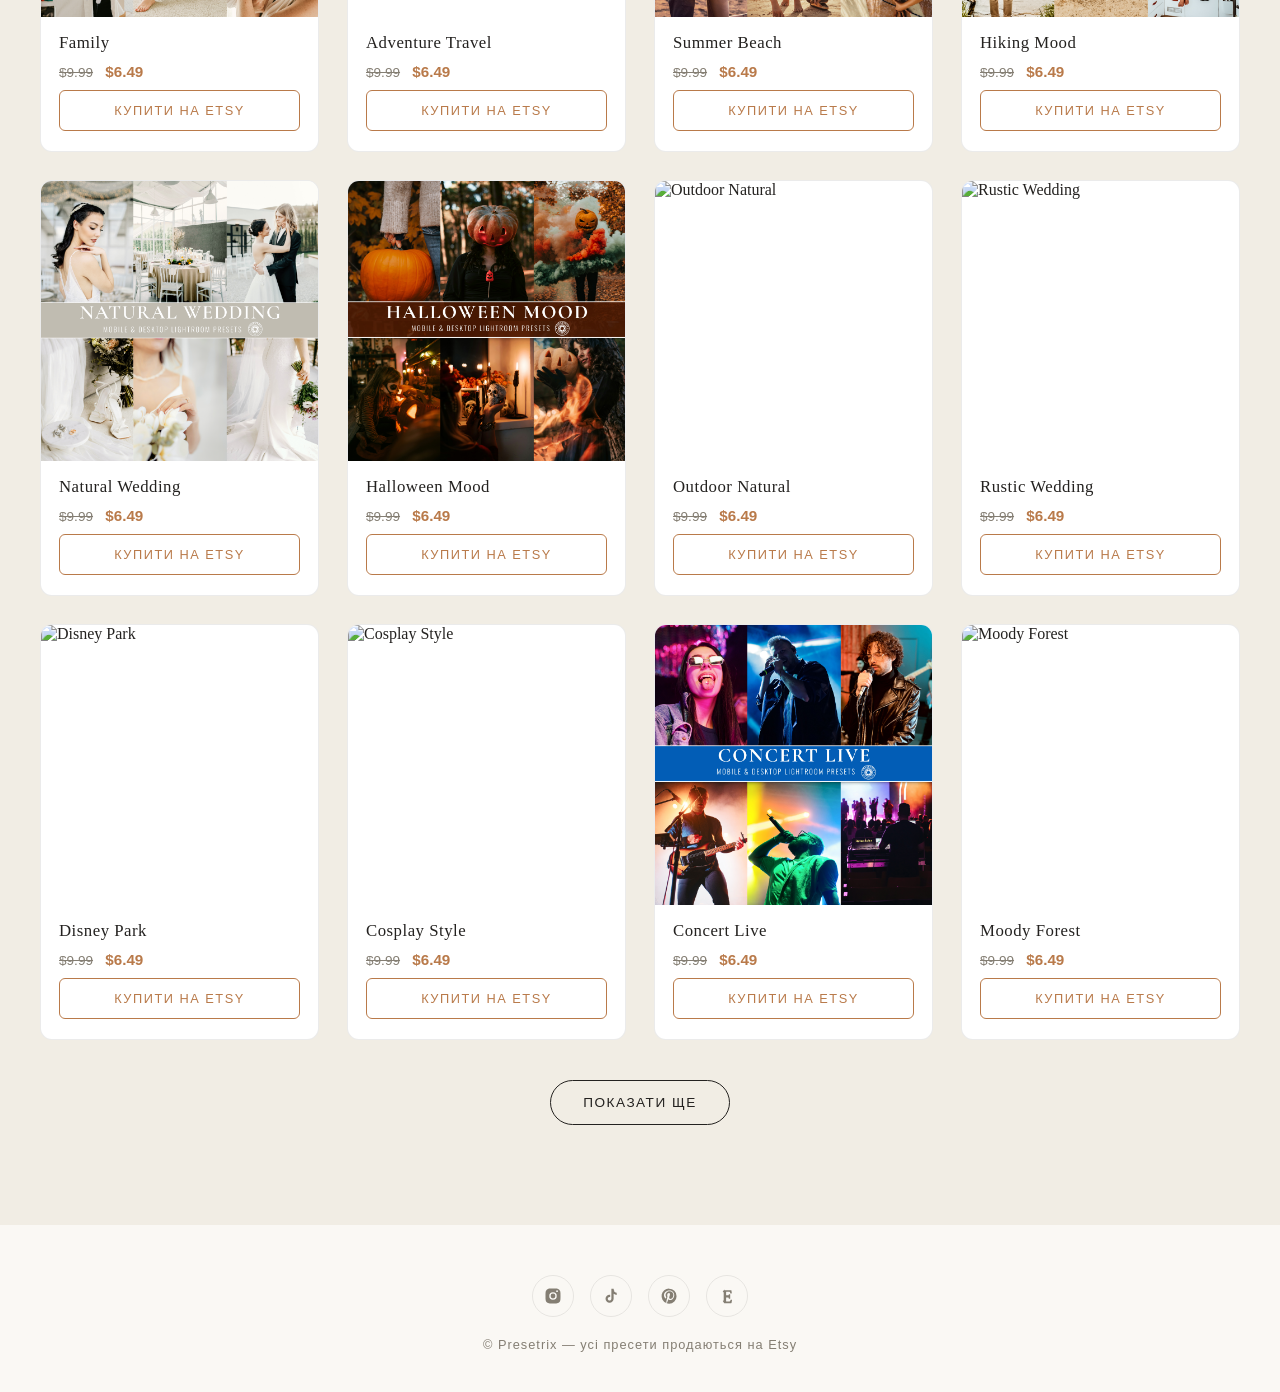
==== commit d0222bcc: "1.1.8" ====
--- a/index.html
+++ b/index.html
@@ -16,7 +16,7 @@
 <meta property="og:image" content="images/logo_white.png"> <!-- ВАЖНО: перед публикацией замените на ПОЛНУЮ ссылку, например https://вашсайт.ru/images/logo_white.png — соцсети и мессенджеры не подхватят превью по относительному пути -->
 <meta property="og:type" content="website">
 
-<link rel="stylesheet" href="style.css?v=5">
+<link rel="stylesheet" href="style.css?v=6">
 </head>
 <body>
 
@@ -135,8 +135,8 @@
     <span data-i18n="footerText">© Presetrix</span>
   </footer>
 
-  <script src="packs-data.js?v=5"></script>
-  <script src="main.js?v=5"></script>
+  <script src="packs-data.js?v=6"></script>
+  <script src="main.js?v=6"></script>
   <script>
     const themeBtn = document.getElementById('themeBtn');
     const logoImg = document.getElementById('logoImg');
--- a/style.css
+++ b/style.css
@@ -207,7 +207,6 @@
   transition:transform .3s ease, box-shadow .3s ease;
   display:block;
   position:relative;
-  z-index:1;
 }
 .carousel-card:not(:first-child){
   margin-left:-90px;
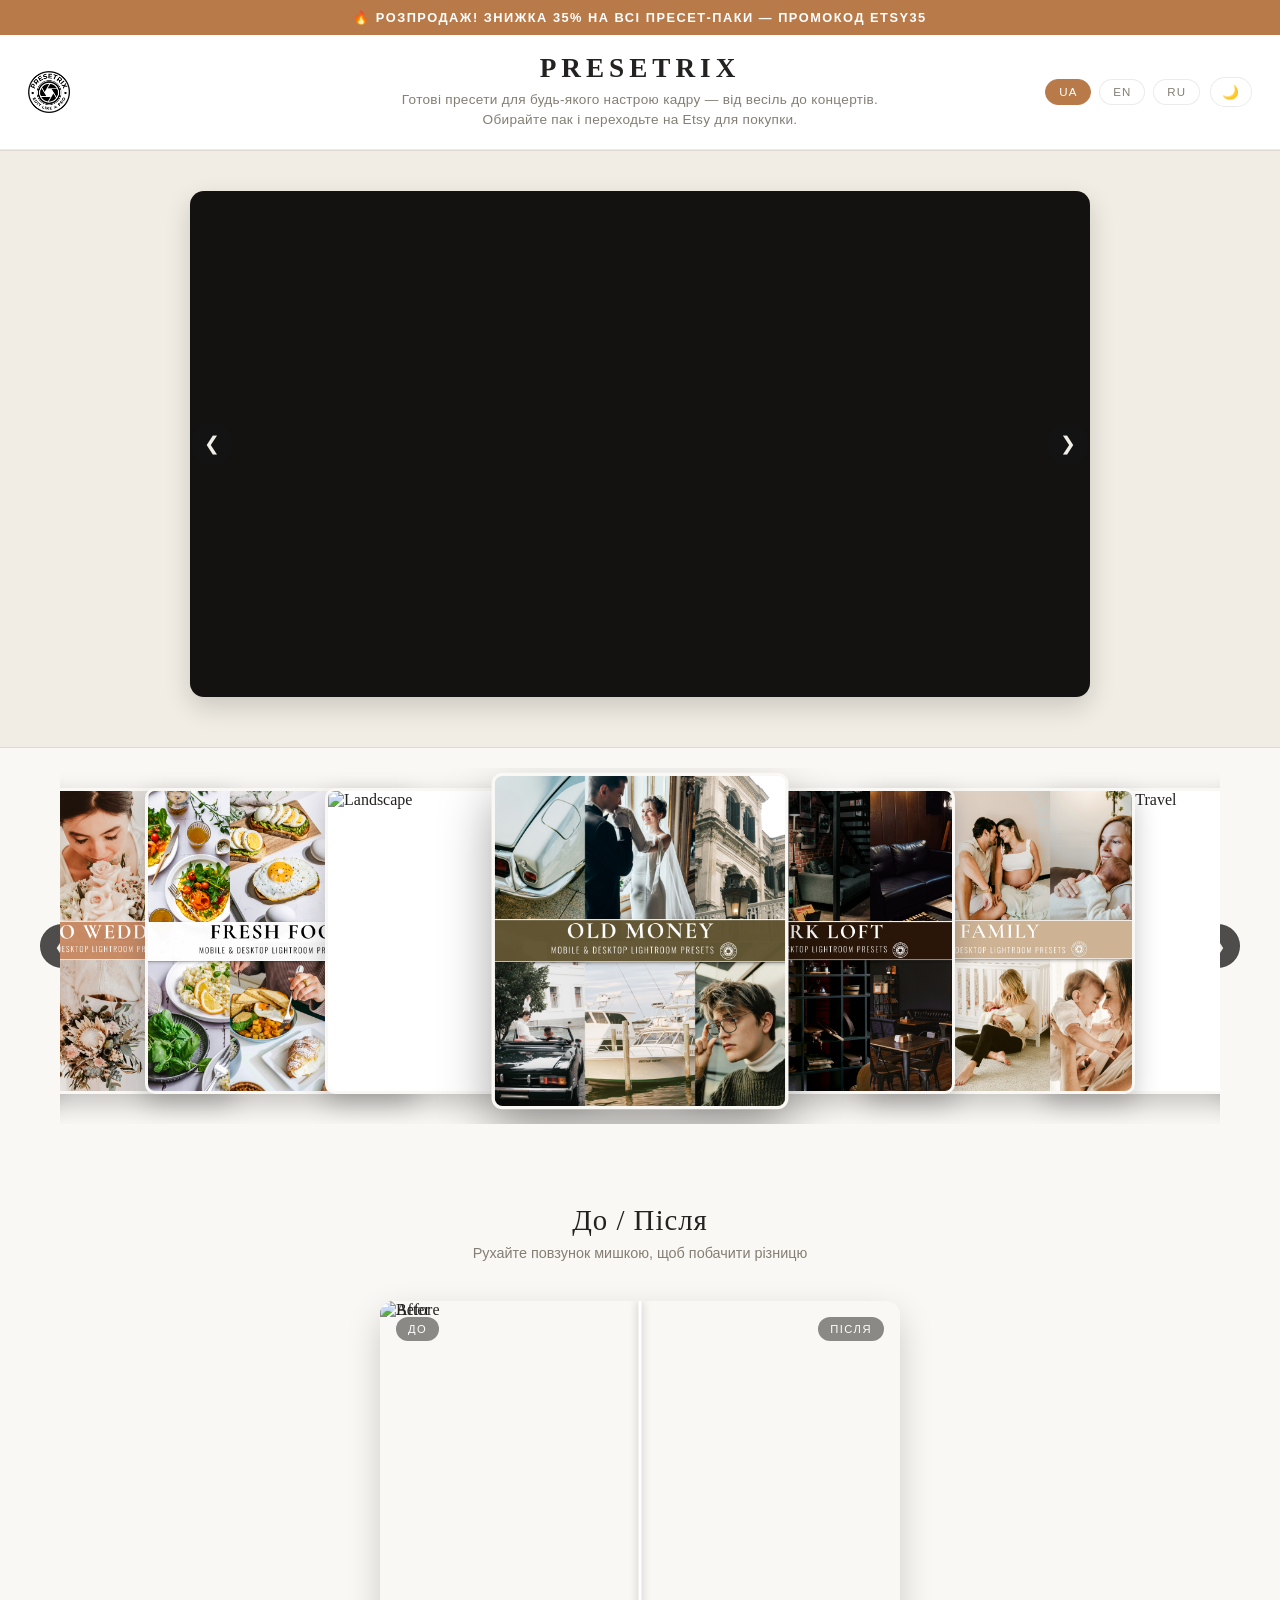
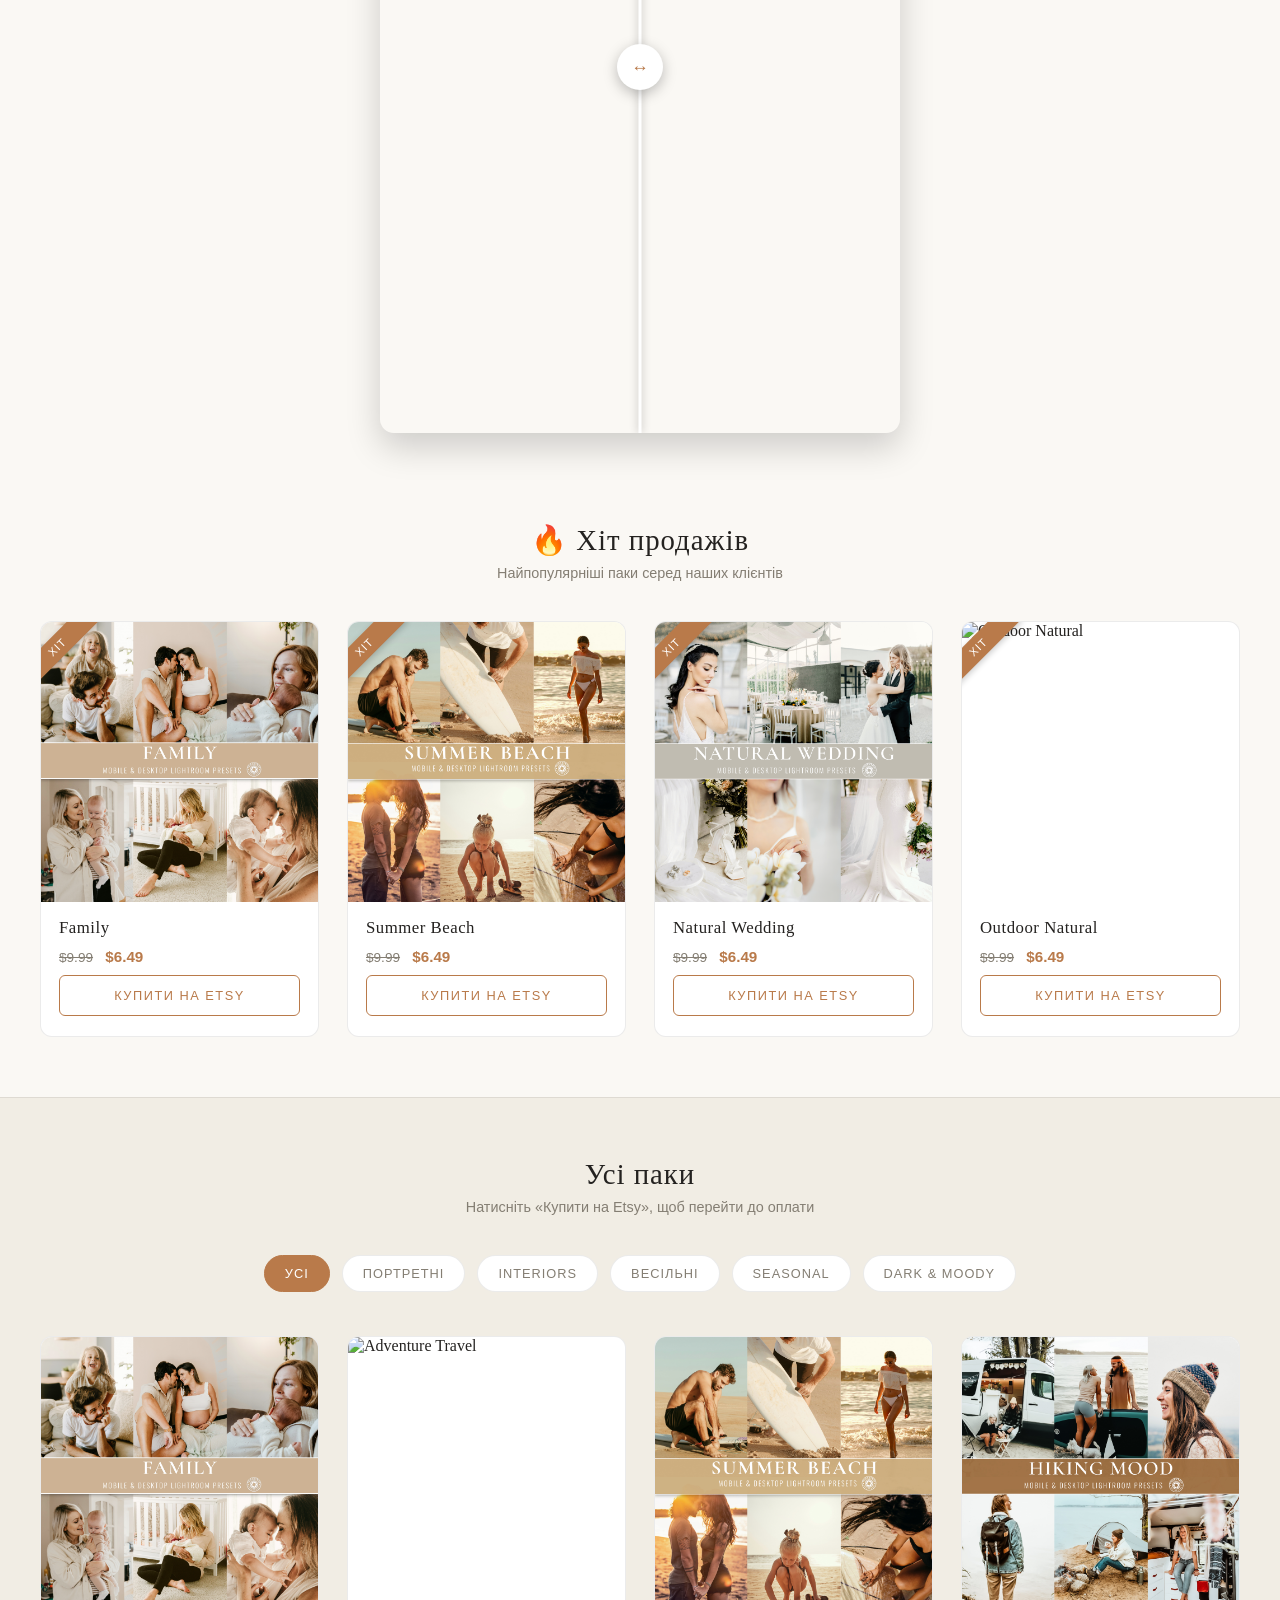
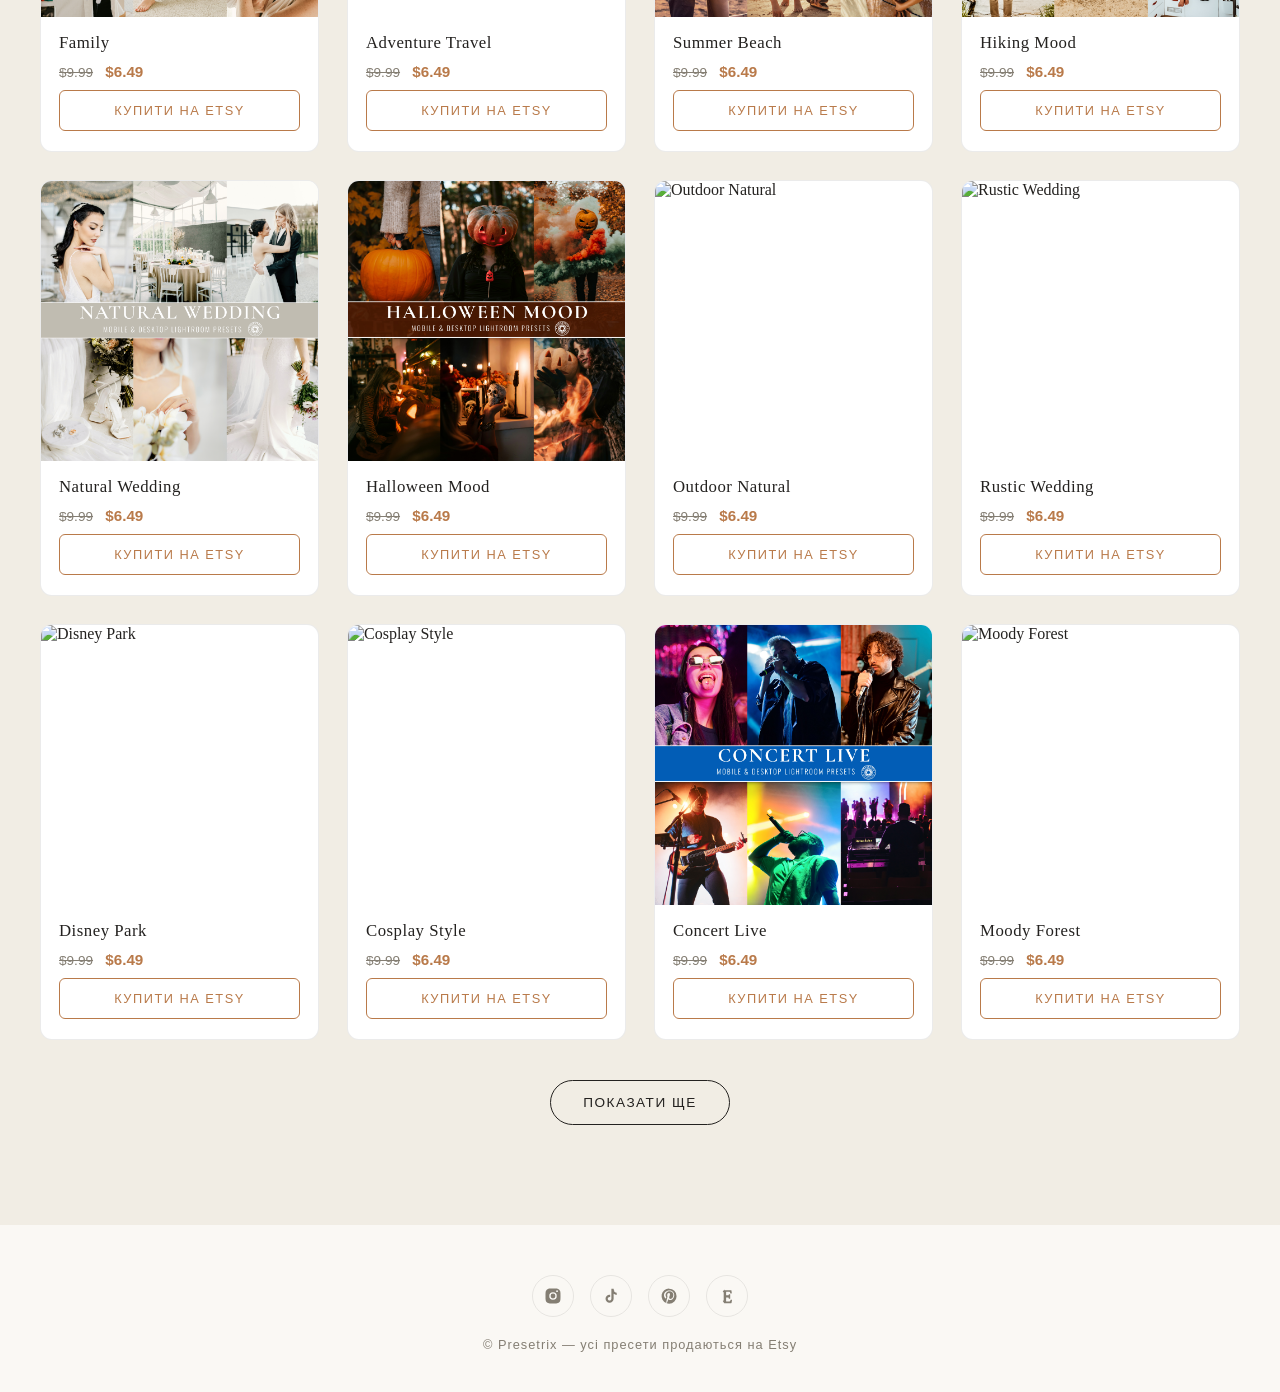
==== commit 01a374b3: "1.1.9" ====
--- a/index.html
+++ b/index.html
@@ -16,7 +16,7 @@
 <meta property="og:image" content="images/logo_white.png"> <!-- ВАЖНО: перед публикацией замените на ПОЛНУЮ ссылку, например https://вашсайт.ru/images/logo_white.png — соцсети и мессенджеры не подхватят превью по относительному пути -->
 <meta property="og:type" content="website">
 
-<link rel="stylesheet" href="style.css?v=6">
+<link rel="stylesheet" href="style.css?v=7">
 </head>
 <body>
 
@@ -135,8 +135,8 @@
     <span data-i18n="footerText">© Presetrix</span>
   </footer>
 
-  <script src="packs-data.js?v=6"></script>
-  <script src="main.js?v=6"></script>
+  <script src="packs-data.js?v=7"></script>
+  <script src="main.js?v=7"></script>
   <script>
     const themeBtn = document.getElementById('themeBtn');
     const logoImg = document.getElementById('logoImg');
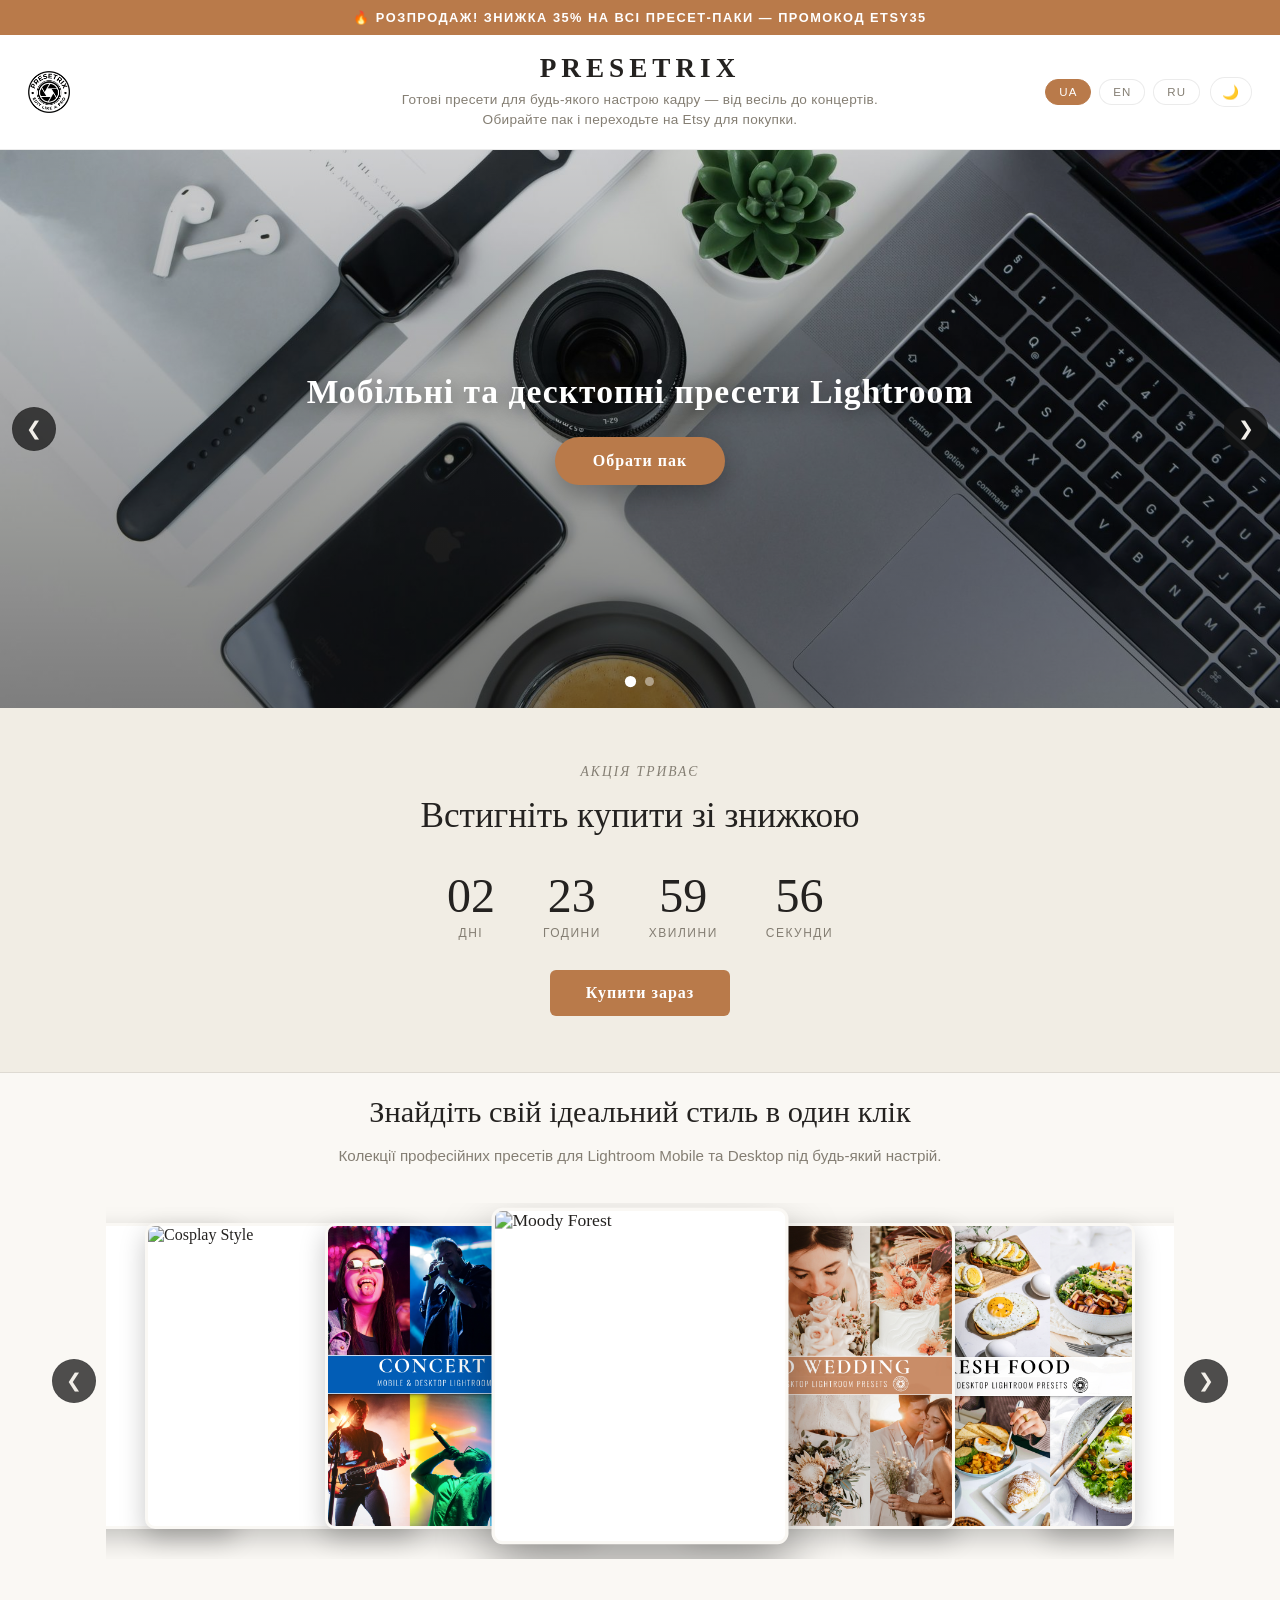
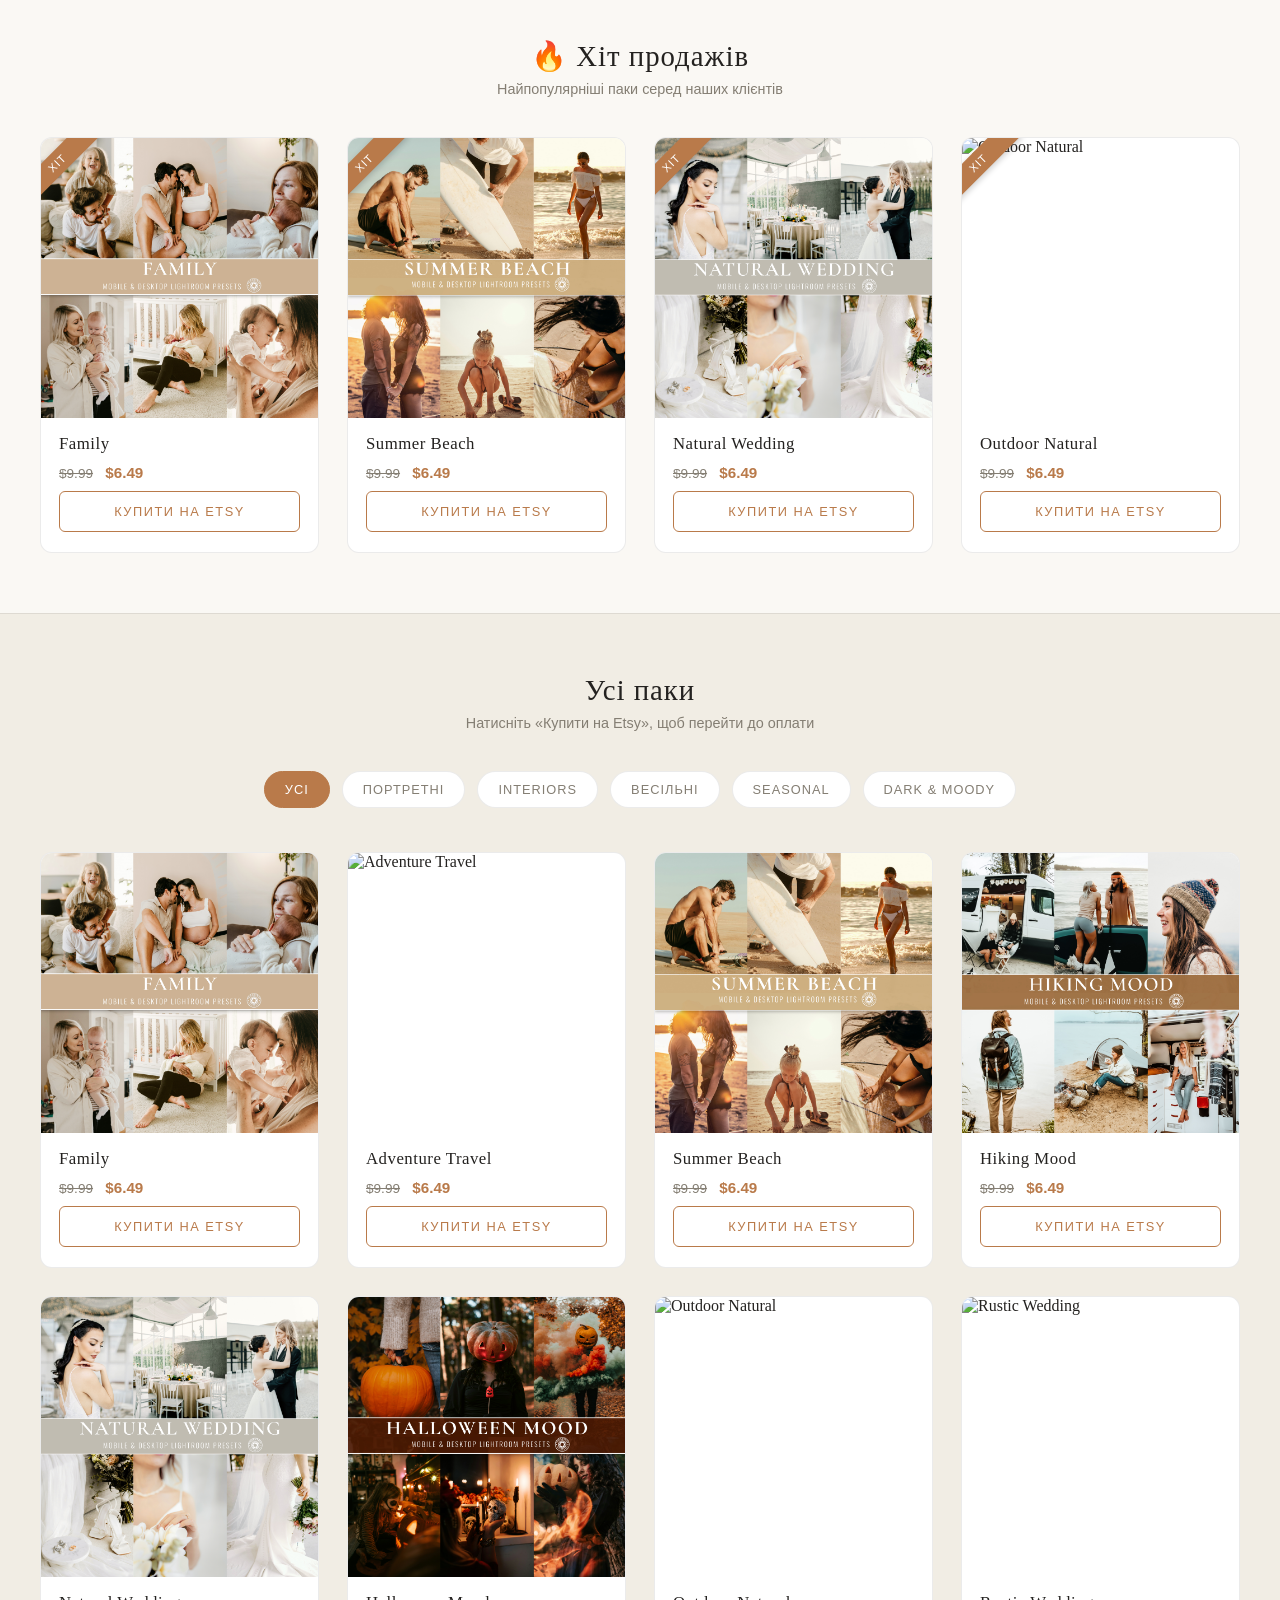
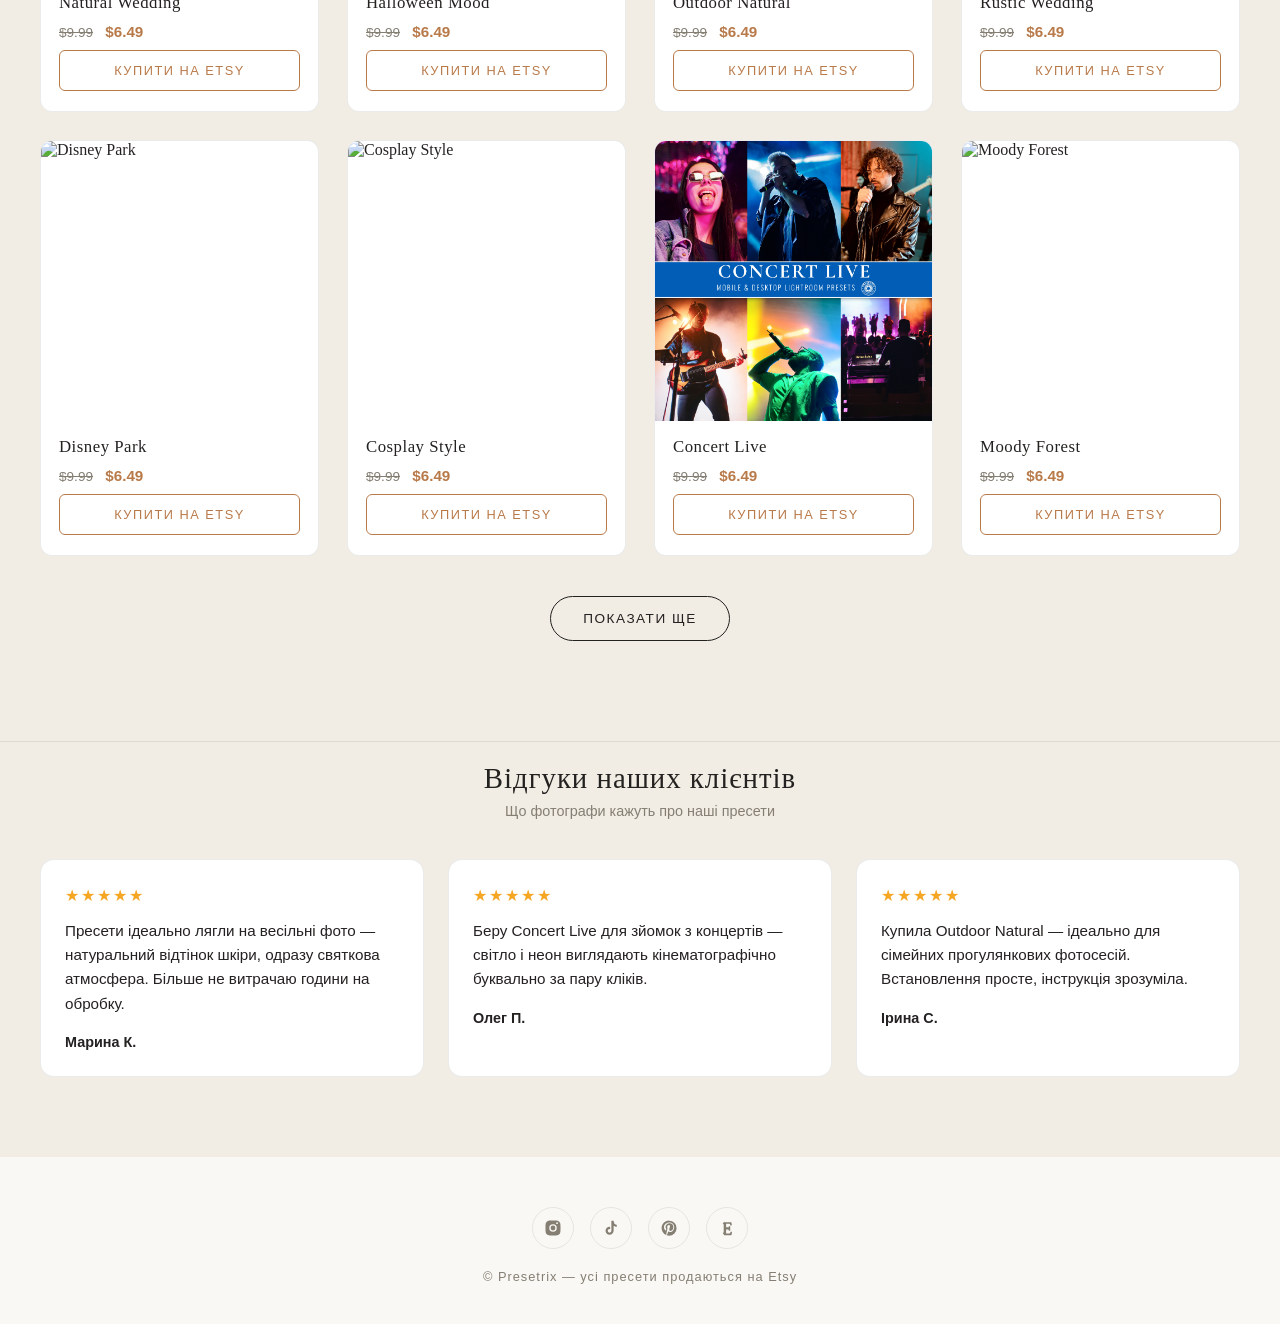
==== commit 90c8bd9c: "1.2.0" ====
--- a/index.html
+++ b/index.html
@@ -16,7 +16,7 @@
 <meta property="og:image" content="images/logo_white.png"> <!-- ВАЖНО: перед публикацией замените на ПОЛНУЮ ссылку, например https://вашсайт.ru/images/logo_white.png — соцсети и мессенджеры не подхватят превью по относительному пути -->
 <meta property="og:type" content="website">
 
-<link rel="stylesheet" href="style.css?v=7">
+<link rel="stylesheet" href="style.css?v=9">
 </head>
 <body>
 
@@ -42,36 +42,56 @@
     </div>
   </nav>
 
-  <!-- ВИДЕО-СЛАЙДЕР В ШАПКЕ -->
-  <section class="video-hero-section">
-    <div class="video-hero-inner">
-      <div class="video-slider-wrap" id="videoSliderWrap">
-        <button class="nav-btn nav-left" id="videoSliderLeft" aria-label="Previous">&#10094;</button>
+  <!-- ГЛАВНЫЙ СЛАЙДЕР-ШАПКА (изображения, во всю ширину) -->
+  <section class="hero-slider-section" id="heroSliderSection">
+    <div class="hero-slider-track" id="heroSliderTrack">
+      <div class="hero-slide active" style="background-image:url('images/hero-slide-1.jpg')"></div>
+      <div class="hero-slide" style="background-image:url('images/hero-slide-2.jpg')"></div>
+    </div>
 
-        <div class="video-slider-track" id="videoSliderTrack">
-          <div class="video-slide">
-            <video muted loop autoplay playsinline preload="auto">
-              <source src="videos/hero-video-2.mp4" type="video/mp4">
-            </video>
-          </div>
-          <div class="video-slide">
-            <video muted loop autoplay playsinline preload="auto">
-              <source src="videos/hero-video-1.mp4" type="video/mp4">
-            </video>
-          </div>
-          <div class="video-slide">
-            <video muted loop autoplay playsinline preload="auto">
-              <source src="videos/hero-video-3.mp4" type="video/mp4">
-            </video>
-          </div>
+    <div class="hero-slider-overlay">
+      <div class="hero-slider-eyebrow" data-i18n="eyebrow">Mobile &amp; Desktop Lightroom Presets</div>
+      <a href="#catalogSection" class="hero-slider-cta" data-i18n="heroCta">Choose a pack</a>
+    </div>
+
+    <button class="nav-btn nav-left" id="heroSliderLeft" aria-label="Previous">&#10094;</button>
+    <button class="nav-btn nav-right" id="heroSliderRight" aria-label="Next">&#10095;</button>
+
+    <div class="hero-slider-dots" id="heroSliderDots"></div>
+  </section>
+
+  <!-- ТАЙМЕР АКЦИИ -->
+  <section class="countdown-section">
+    <div class="countdown-inner reveal">
+      <div class="countdown-eyebrow" data-i18n="countdownEyebrow">Sale is on</div>
+      <div class="countdown-title" data-i18n="countdownTitle">Shop the sale before it ends</div>
+      <div class="countdown-timer" id="countdownTimer">
+        <div class="countdown-unit">
+          <span class="countdown-number" id="cdDays">00</span>
+          <span class="countdown-label" data-i18n="countdownDays">Days</span>
         </div>
-
-        <button class="nav-btn nav-right" id="videoSliderRight" aria-label="Next">&#10095;</button>
+        <div class="countdown-unit">
+          <span class="countdown-number" id="cdHours">00</span>
+          <span class="countdown-label" data-i18n="countdownHours">Hours</span>
+        </div>
+        <div class="countdown-unit">
+          <span class="countdown-number" id="cdMinutes">00</span>
+          <span class="countdown-label" data-i18n="countdownMinutes">Minutes</span>
+        </div>
+        <div class="countdown-unit">
+          <span class="countdown-number" id="cdSeconds">00</span>
+          <span class="countdown-label" data-i18n="countdownSeconds">Seconds</span>
+        </div>
       </div>
+      <a href="#catalogSection" class="countdown-cta" data-i18n="countdownCta">Shop now</a>
     </div>
   </section>
 
   <section class="carousel-section">
+    <div class="carousel-heading reveal">
+      <div class="carousel-heading-title" data-i18n="findStyleTitle">Find your perfect style in one click</div>
+      <div class="carousel-heading-sub" data-i18n="findStyleSub">Collections of professional Lightroom Mobile &amp; Desktop presets for every mood.</div>
+    </div>
     <div class="carousel-wrap" id="carouselWrap">
       <button class="nav-btn nav-left" aria-label="Previous">&#10094;</button>
       <div class="carousel" id="carousel"></div>
@@ -79,34 +99,16 @@
     </div>
   </section>
 
-  <section class="ba-section">
-    <div class="ba-inner">
-      <div class="section-title" data-i18n="baTitle">Before / After</div>
-      <div class="section-sub" data-i18n="baSub">Drag the slider to see the difference</div>
-      <div class="ba-container" id="baContainer">
-        <img src="images/after.jpg" class="ba-img ba-after" alt="After">
-        <div class="ba-before-wrap" id="baBeforeWrap">
-          <img src="images/before.jpg" class="ba-img ba-before" id="baBeforeImg" alt="Before">
-        </div>
-        <span class="ba-label ba-label-before" data-i18n="baBefore">Before</span>
-        <span class="ba-label ba-label-after" data-i18n="baAfter">After</span>
-        <div class="ba-handle" id="baHandle">
-          <div class="ba-handle-circle">&#8596;</div>
-        </div>
-      </div>
-    </div>
-  </section>
-
   <section class="bestseller-section">
-    <div class="bestseller-inner">
+    <div class="bestseller-inner reveal">
       <div class="section-title" data-i18n="bestsellerTitle">Best Sellers</div>
       <div class="section-sub" data-i18n="bestsellerSub">The most popular packs</div>
       <div class="bestseller-grid" id="bestsellerGrid"></div>
     </div>
   </section>
 
-  <section class="catalog-section">
-    <div class="catalog-inner">
+  <section class="catalog-section" id="catalogSection">
+    <div class="catalog-inner reveal">
       <div class="section-title" data-i18n="catalogTitle">All Packs</div>
       <div class="section-sub" data-i18n="catalogSub">Click Buy on Etsy</div>
       <div class="filter-tabs" id="filterTabs"></div>
@@ -114,6 +116,14 @@
       <div class="show-more-wrap" id="showMoreWrap">
         <button class="show-more-btn" id="showMoreBtn">Show more</button>
       </div>
+    </div>
+  </section>
+
+  <section class="testimonials-section">
+    <div class="testimonials-inner reveal">
+      <div class="section-title" data-i18n="testimonialsTitle">Our Happy Customers</div>
+      <div class="section-sub" data-i18n="testimonialsSub">What photographers say about our presets</div>
+      <div class="testimonials-grid" id="testimonialsGrid"></div>
     </div>
   </section>
 
@@ -135,8 +145,8 @@
     <span data-i18n="footerText">© Presetrix</span>
   </footer>
 
-  <script src="packs-data.js?v=7"></script>
-  <script src="main.js?v=7"></script>
+  <script src="packs-data.js?v=9"></script>
+  <script src="main.js?v=9"></script>
   <script>
     const themeBtn = document.getElementById('themeBtn');
     const logoImg = document.getElementById('logoImg');
--- a/style.css
+++ b/style.css
@@ -129,51 +129,195 @@
   color:#fff;
 }
 
-/* ---------- ВИДЕО-СЛАЙДЕР В ШАПКЕ ---------- */
-.video-hero-section{
-  width:100%;
-  padding:40px 20px 50px;
-  background:var(--bg-soft);
-  border-top:1px solid var(--border);
-  border-bottom:1px solid var(--border);
-}
-.video-hero-inner{
-  max-width:900px;
-  margin:0 auto;
-}
-.video-slider-wrap{
-  position:relative;
-}
-.video-slider-track{
+/* ---------- ГЛАВНЫЙ СЛАЙДЕР-ШАПКА (изображения, во всю ширину) ---------- */
+.hero-slider-section{
   position:relative;
   width:100%;
-  aspect-ratio:16 / 9;
-  border-radius:14px;
+  height:62vh;
+  min-height:420px;
+  max-height:640px;
   overflow:hidden;
-  box-shadow:0 10px 26px rgba(0,0,0,0.16);
   background:#141210;
 }
-.video-slide{
+.hero-slider-track{
   position:absolute;
   inset:0;
+}
+.hero-slide{
+  position:absolute;
+  inset:0;
+  background-size:cover;
+  background-position:center;
   opacity:0;
   visibility:hidden;
-  transition:opacity .5s ease;
-}
-.video-slide.active{
+  transition:opacity 1s ease;
+}
+.hero-slide.active{
   opacity:1;
   visibility:visible;
   z-index:1;
 }
-.video-slide video{
-  width:100%;
-  height:100%;
-  object-fit:cover;
-  display:block;
-  pointer-events:none; /* без кнопок плей/паузы и т.п. */
+.hero-slider-section::after{
+  content:'';
+  position:absolute;
+  inset:0;
+  background:linear-gradient(180deg, rgba(0,0,0,0.18) 0%, rgba(0,0,0,0.5) 100%);
+  z-index:2;
+}
+.hero-slider-overlay{
+  position:absolute;
+  inset:0;
+  z-index:3;
+  display:flex;
+  flex-direction:column;
+  align-items:center;
+  justify-content:center;
+  text-align:center;
+  gap:26px;
+  padding:20px;
+}
+.hero-slider-eyebrow{
+  font-family:'Georgia','Times New Roman',serif;
+  color:#fff;
+  font-size:2.1rem;
+  font-weight:700;
+  letter-spacing:1px;
+  max-width:760px;
+  text-shadow:0 3px 18px rgba(0,0,0,0.45);
+}
+.hero-slider-cta{
+  display:inline-block;
+  background:var(--accent);
+  color:#fff;
+  text-decoration:none;
+  font-weight:600;
+  letter-spacing:1px;
+  padding:15px 38px;
+  border-radius:30px;
+  box-shadow:0 10px 24px rgba(0,0,0,0.28);
+  transition:transform .2s ease, box-shadow .2s ease;
+}
+.hero-slider-cta:hover{
+  transform:translateY(-3px);
+  box-shadow:0 14px 30px rgba(0,0,0,0.35);
+}
+.hero-slider-section .nav-btn{
+  z-index:4;
+}
+.hero-slider-dots{
+  position:absolute;
+  bottom:22px;
+  left:50%;
+  transform:translateX(-50%);
+  z-index:4;
+  display:flex;
+  gap:10px;
+}
+.hero-slider-dot{
+  width:9px;
+  height:9px;
+  border-radius:50%;
+  background:rgba(255,255,255,0.45);
+  border:none;
+  padding:0;
+  cursor:pointer;
+  transition:background .2s ease, transform .2s ease;
+}
+.hero-slider-dot.active{
+  background:#fff;
+  transform:scale(1.25);
+}
+
+/* ---------- ТАЙМЕР АКЦИИ ---------- */
+.countdown-section{
+  padding:56px 20px;
+  text-align:center;
+  background:var(--bg-soft);
+  border-bottom:1px solid var(--border);
+}
+.countdown-inner{
+  max-width:800px;
+  margin:0 auto;
+}
+.countdown-eyebrow{
+  font-family:'Georgia','Times New Roman',serif;
+  font-style:italic;
+  color:var(--muted);
+  letter-spacing:2px;
+  text-transform:uppercase;
+  font-size:0.85rem;
+  margin-bottom:14px;
+}
+.countdown-title{
+  font-family:'Georgia','Times New Roman',serif;
+  font-size:2.2rem;
+  color:var(--text);
+  margin-bottom:34px;
+  line-height:1.25;
+}
+.countdown-timer{
+  display:flex;
+  justify-content:center;
+  gap:48px;
+  margin-bottom:30px;
+  flex-wrap:wrap;
+}
+.countdown-unit{
+  display:flex;
+  flex-direction:column;
+  align-items:center;
+  gap:6px;
+}
+.countdown-number{
+  font-family:'Georgia','Times New Roman',serif;
+  font-size:3rem;
+  color:var(--text);
+  line-height:1;
+  font-variant-numeric:tabular-nums;
+}
+.countdown-label{
+  font-family:Arial,sans-serif;
+  font-size:0.75rem;
+  letter-spacing:1.5px;
+  text-transform:uppercase;
+  color:var(--muted);
+}
+.countdown-cta{
+  display:inline-block;
+  background:var(--accent);
+  color:#fff;
+  text-decoration:none;
+  font-weight:700;
+  letter-spacing:1px;
+  padding:14px 36px;
+  border-radius:6px;
+  transition:transform .2s ease, box-shadow .2s ease;
+}
+.countdown-cta:hover{
+  transform:translateY(-3px);
+  box-shadow:0 12px 26px rgba(0,0,0,0.25);
 }
 
 /* ---------- CAROUSEL ---------- */
+.carousel-heading{
+  max-width:760px;
+  margin:0 auto 34px;
+  padding:0 20px;
+  text-align:center;
+}
+.carousel-heading-title{
+  font-family:'Georgia','Times New Roman',serif;
+  font-size:1.9rem;
+  color:var(--text);
+  margin-bottom:12px;
+  line-height:1.3;
+}
+.carousel-heading-sub{
+  font-family:Arial,sans-serif;
+  color:var(--muted);
+  font-size:0.95rem;
+  line-height:1.6;
+}
 .carousel-section{
   padding:20px 0 60px;
 }
@@ -182,7 +326,7 @@
   width:100%;
   max-width:1200px;
   margin:0 auto;
-  padding:0 20px;
+  padding:0 66px;
 }
 .carousel{
   display:flex;
@@ -242,12 +386,16 @@
   display:flex;
   align-items:center;
   justify-content:center;
-  z-index:5;
+  z-index:100;
+  transition:transform .2s ease, background .2s ease;
   transition:background .2s;
 }
-.nav-btn:hover{background:rgba(217,160,102,0.85);}
-.nav-left{left:0;}
-.nav-right{right:0;}
+.nav-btn:hover{
+  background:rgba(217,160,102,0.85);
+  transform:translateY(-50%) scale(1.1);
+}
+.nav-left{left:12px;}
+.nav-right{right:12px;}
 
 /* ---------- BESTSELLERS SECTION ---------- */
 .bestseller-section{
@@ -372,6 +520,10 @@
   height:280px;
   object-fit:cover;
   display:block;
+  transition:transform .4s ease;
+}
+.shop-card:hover img{
+  transform:scale(1.06);
 }
 .shop-card .info{
   padding:16px 18px 20px;
@@ -431,102 +583,55 @@
   color:var(--bg);
 }
 
-/* ---------- BEFORE / AFTER SLIDER ---------- */
-.ba-section{
-  padding:20px 20px 70px;
-}
-.ba-inner{
+/* ---------- ВІДГУКИ КЛІЄНТІВ ---------- */
+.testimonials-section{
+  padding:20px 20px 80px;
+  background:var(--bg-soft);
+  border-top:1px solid var(--border);
+}
+.testimonials-inner{
   max-width:1200px;
   margin:0 auto;
 }
-.ba-container{
-  position:relative;
-  max-width:520px;
-  margin:0 auto;
-  aspect-ratio:2517 / 3545;
+.testimonials-grid{
+  display:grid;
+  grid-template-columns:repeat(3, 1fr);
+  gap:24px;
+  margin-top:30px;
+}
+.testimonial-card{
+  background:var(--card);
+  border:1px solid var(--border);
   border-radius:14px;
-  overflow:hidden;
-  box-shadow:0 14px 34px rgba(0,0,0,0.18);
-  cursor:ew-resize;
-  user-select:none;
-}
-.ba-img{
-  position:absolute;
-  top:0;
-  left:0;
-  height:100%;
-  object-fit:cover;
-  display:block;
-  pointer-events:none;
-  user-select:none;
-}
-.ba-after{
-  width:100%;
-}
-.ba-before-wrap{
-  position:absolute;
-  top:0;
-  left:0;
-  height:100%;
-  width:50%;
-  overflow:hidden;
-}
-.ba-before-wrap img{
-  height:100%;
-  max-width:none;
-}
-.ba-handle{
-  position:absolute;
-  top:0;
-  left:50%;
-  height:100%;
-  width:0;
-  transform:translateX(-50%);
-  z-index:5;
-}
-.ba-handle::before{
-  content:"";
-  position:absolute;
-  top:0;
-  left:50%;
-  height:100%;
-  width:3px;
-  background:#fff;
-  transform:translateX(-50%);
-  box-shadow:0 0 8px rgba(0,0,0,0.3);
-}
-.ba-handle-circle{
-  position:absolute;
-  top:50%;
-  left:50%;
-  transform:translate(-50%,-50%);
-  width:46px;
-  height:46px;
-  border-radius:50%;
-  background:#fff;
-  display:flex;
-  align-items:center;
-  justify-content:center;
-  font-size:1.1rem;
-  color:var(--accent);
-  box-shadow:0 4px 14px rgba(0,0,0,0.25);
-}
-.ba-label{
-  position:absolute;
-  top:16px;
-  font-family:Arial,sans-serif;
-  font-size:0.7rem;
-  letter-spacing:1.5px;
-  text-transform:uppercase;
-  color:#fff;
-  background:rgba(0,0,0,0.45);
-  padding:6px 12px;
-  border-radius:999px;
-  z-index:4;
-  pointer-events:none;
-}
-.ba-label-before{left:16px;}
-.ba-label-after{right:16px;}
+  padding:26px 24px;
+  transition:transform .25s ease, box-shadow .25s ease;
+}
+.testimonial-card:hover{
+  transform:translateY(-5px);
+  box-shadow:0 16px 32px rgba(0,0,0,0.15);
+}
+.testimonial-stars{
+  color:#f5a623;
+  font-size:1rem;
+  letter-spacing:2px;
+  margin-bottom:14px;
+}
+.testimonial-quote{
+  font-family:Arial,sans-serif;
+  color:var(--text);
+  font-size:0.95rem;
+  line-height:1.6;
+  margin-bottom:18px;
+}
+.testimonial-name{
+  font-family:Arial,sans-serif;
+  font-weight:700;
+  color:var(--text);
+  font-size:0.9rem;
+}
+@media (max-width:900px){
+  .testimonials-grid{grid-template-columns:1fr;}
+}
 
 /* ---------- FOOTER ---------- */
 footer{
@@ -573,10 +678,26 @@
   .nav-tagline{font-size:0.72rem;}
   .hero-controls .lang-btn,
   .hero-controls .theme-btn{padding:5px 10px;font-size:0.65rem;}
-  .video-hero-section{padding:24px 0 30px;}
-  .video-hero-inner{padding:0 16px;}
+  .hero-slider-section{height:52vh;min-height:320px;}
+  .hero-slider-eyebrow{font-size:1.3rem;}
+  .hero-slider-cta{padding:12px 28px;font-size:0.85rem;}
   .nav-btn{display:none;}
   .carousel-card{width:190px;}
   .carousel-card:not(:first-child){margin-left:-55px;}
   .carousel-card img{height:280px;}
+  .countdown-title{font-size:1.4rem;}
+  .countdown-timer{gap:26px;}
+  .countdown-number{font-size:2.1rem;}
+  .carousel-heading-title{font-size:1.4rem;}
+}
+
+/* ---------- МИКРОАНИМАЦИИ: плавное появление блоков при скролле ---------- */
+.reveal{
+  opacity:0;
+  transform:translateY(26px);
+  transition:opacity .7s ease, transform .7s ease;
+}
+.reveal.is-visible{
+  opacity:1;
+  transform:translateY(0);
 }
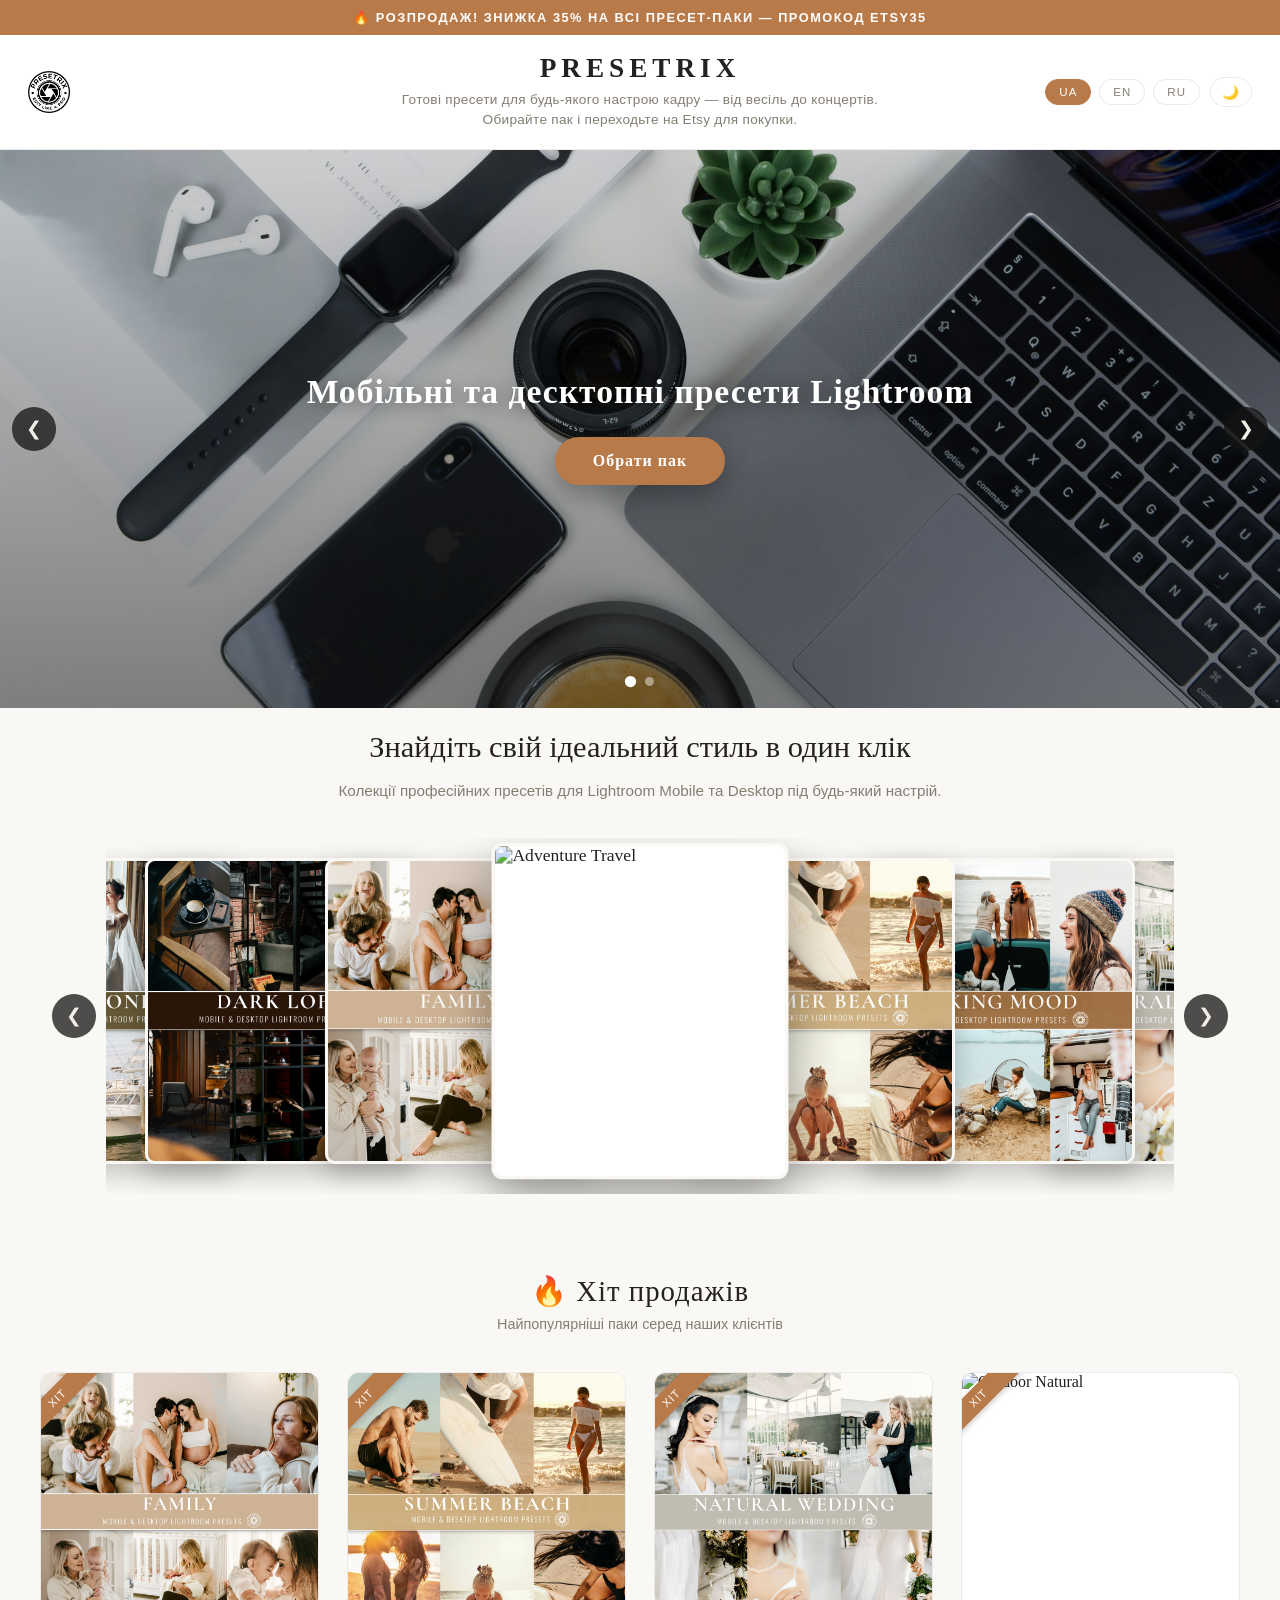
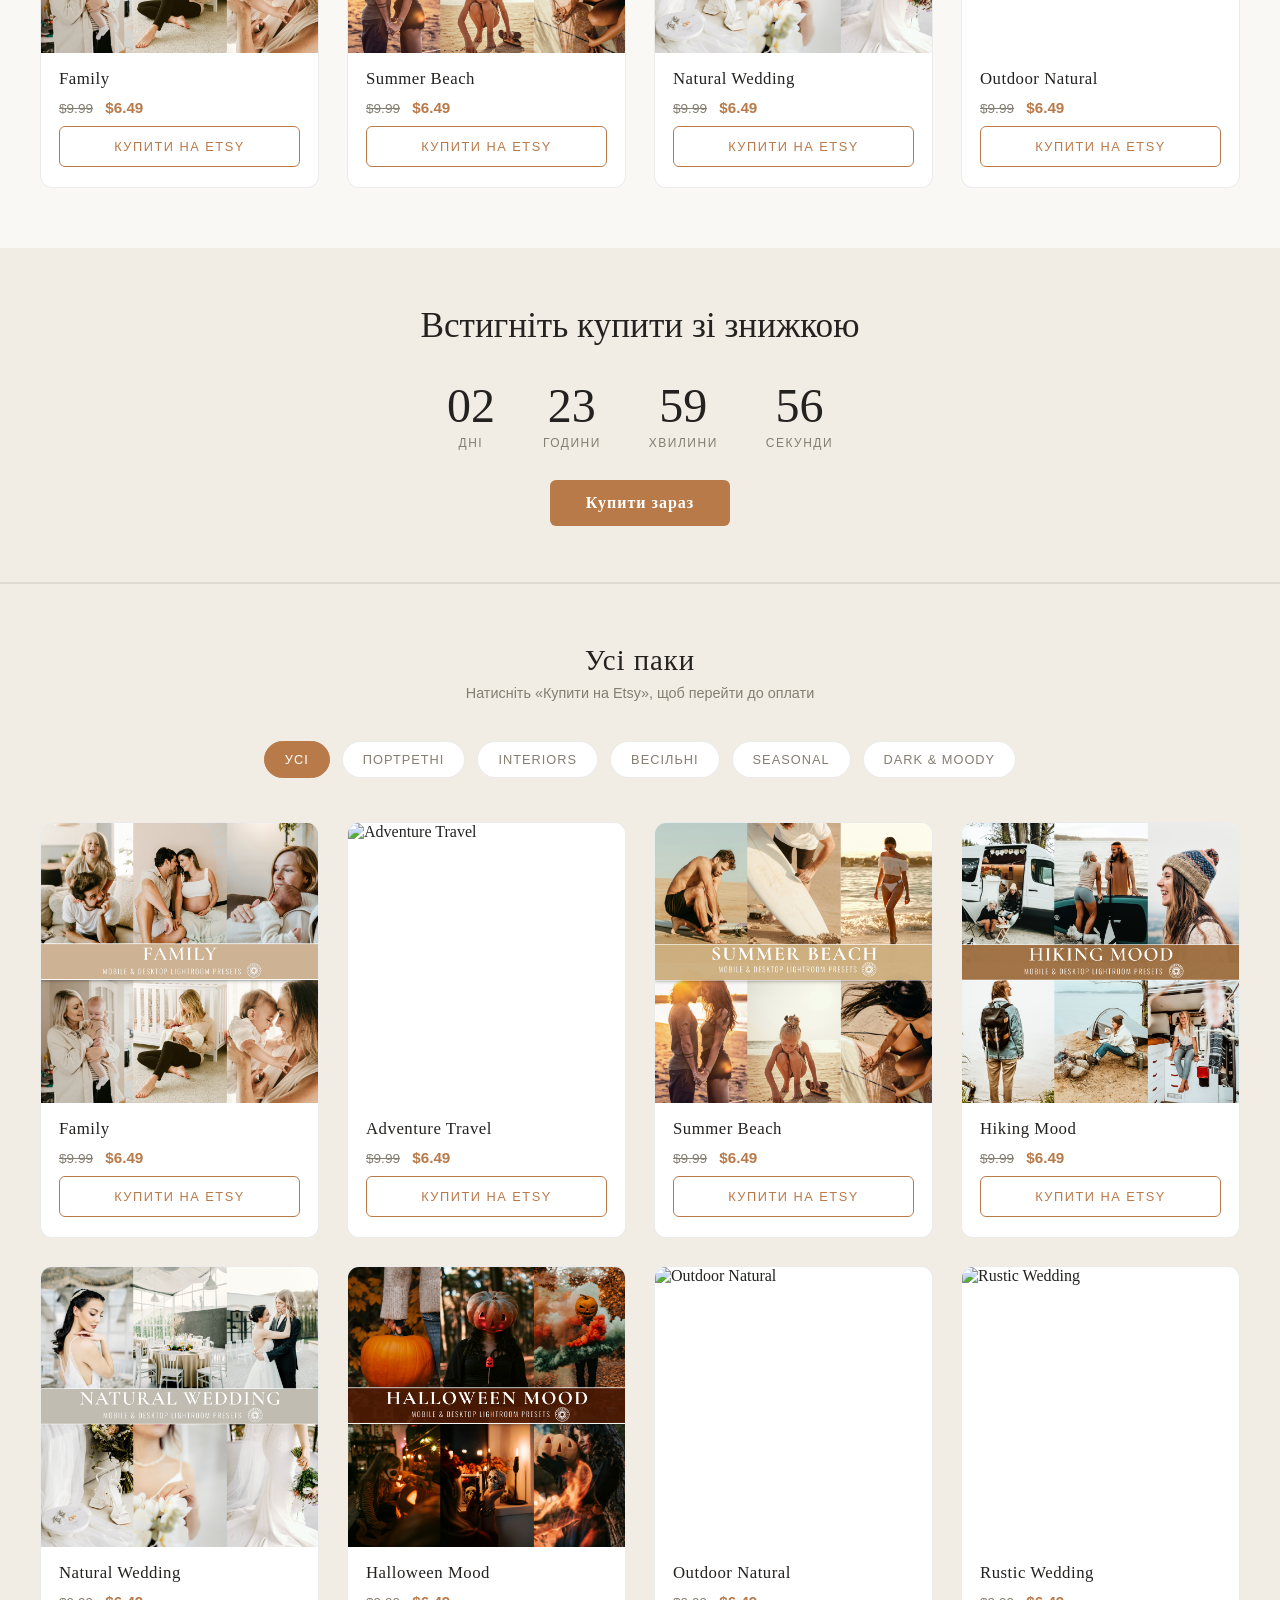
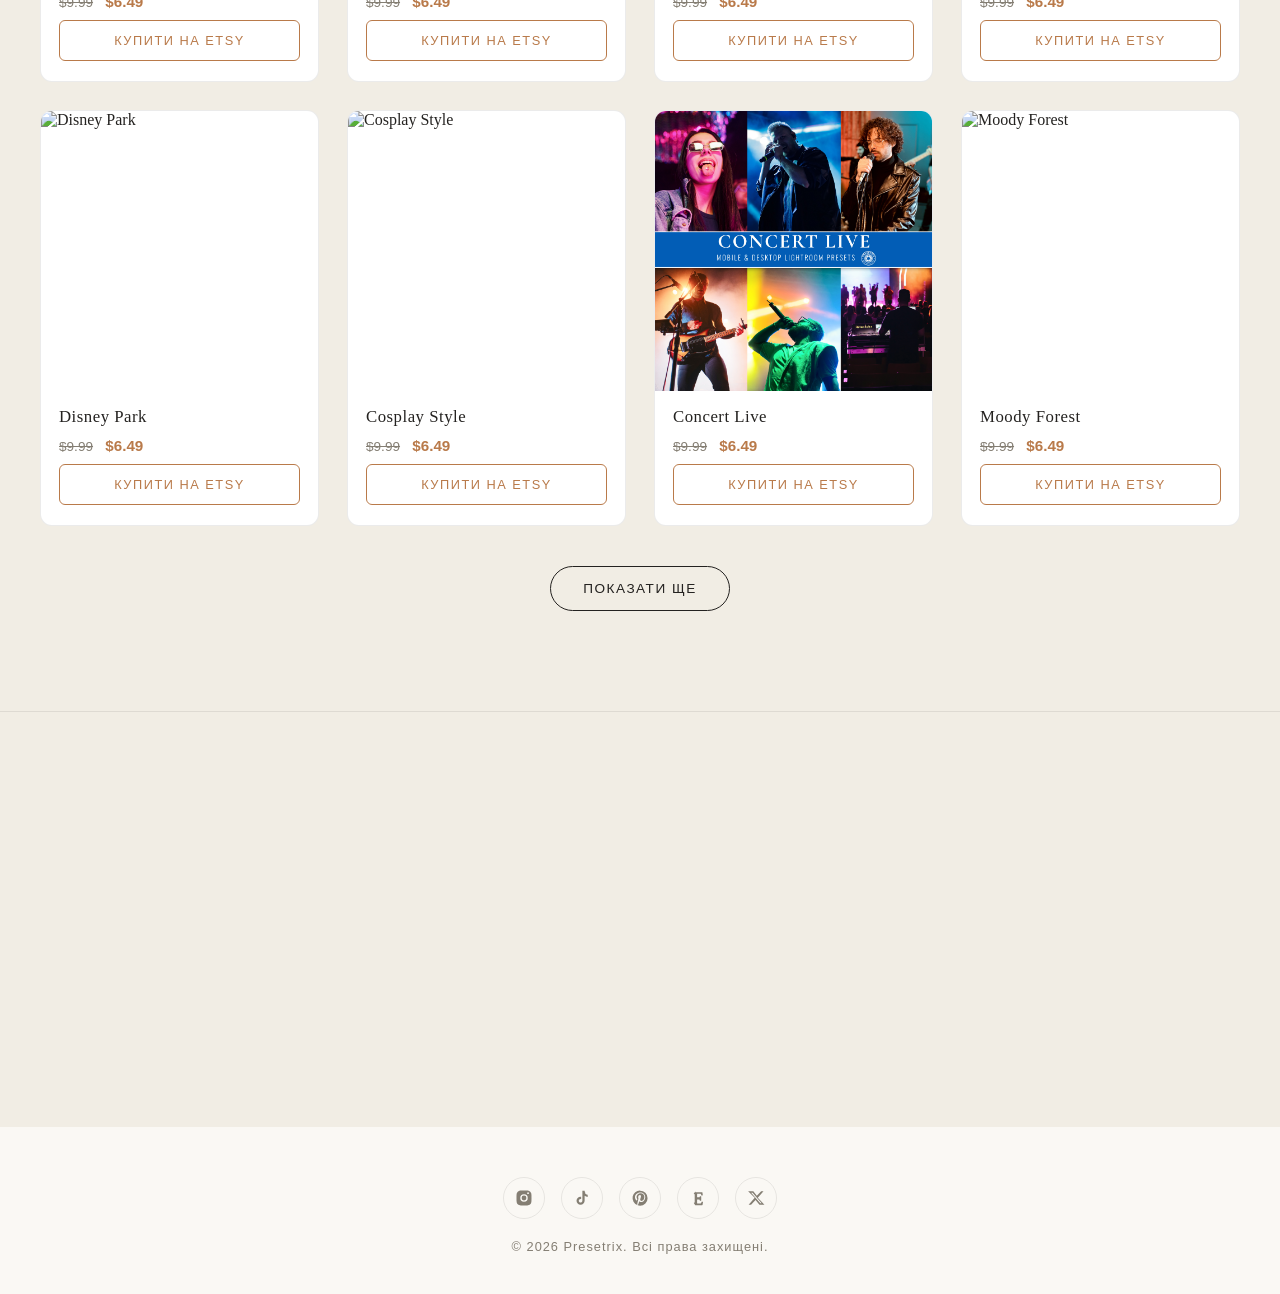
==== commit 4c97131f: "1.2.1" ====
--- a/index.html
+++ b/index.html
@@ -16,7 +16,7 @@
 <meta property="og:image" content="images/logo_white.png"> <!-- ВАЖНО: перед публикацией замените на ПОЛНУЮ ссылку, например https://вашсайт.ru/images/logo_white.png — соцсети и мессенджеры не подхватят превью по относительному пути -->
 <meta property="og:type" content="website">
 
-<link rel="stylesheet" href="style.css?v=9">
+<link rel="stylesheet" href="style.css?v=10">
 </head>
 <body>
 
@@ -60,10 +60,29 @@
     <div class="hero-slider-dots" id="heroSliderDots"></div>
   </section>
 
+  <section class="carousel-section">
+    <div class="carousel-heading reveal">
+      <div class="carousel-heading-title" data-i18n="findStyleTitle">Find your perfect style in one click</div>
+      <div class="carousel-heading-sub" data-i18n="findStyleSub">Collections of professional Lightroom Mobile &amp; Desktop presets for every mood.</div>
+    </div>
+    <div class="carousel-wrap" id="carouselWrap">
+      <button class="nav-btn nav-left" aria-label="Previous">&#10094;</button>
+      <div class="carousel" id="carousel"></div>
+      <button class="nav-btn nav-right" aria-label="Next">&#10095;</button>
+    </div>
+  </section>
+
+  <section class="bestseller-section">
+    <div class="bestseller-inner reveal">
+      <div class="section-title" data-i18n="bestsellerTitle">Best Sellers</div>
+      <div class="section-sub" data-i18n="bestsellerSub">The most popular packs</div>
+      <div class="bestseller-grid" id="bestsellerGrid"></div>
+    </div>
+  </section>
+
   <!-- ТАЙМЕР АКЦИИ -->
   <section class="countdown-section">
     <div class="countdown-inner reveal">
-      <div class="countdown-eyebrow" data-i18n="countdownEyebrow">Sale is on</div>
       <div class="countdown-title" data-i18n="countdownTitle">Shop the sale before it ends</div>
       <div class="countdown-timer" id="countdownTimer">
         <div class="countdown-unit">
@@ -84,26 +103,6 @@
         </div>
       </div>
       <a href="#catalogSection" class="countdown-cta" data-i18n="countdownCta">Shop now</a>
-    </div>
-  </section>
-
-  <section class="carousel-section">
-    <div class="carousel-heading reveal">
-      <div class="carousel-heading-title" data-i18n="findStyleTitle">Find your perfect style in one click</div>
-      <div class="carousel-heading-sub" data-i18n="findStyleSub">Collections of professional Lightroom Mobile &amp; Desktop presets for every mood.</div>
-    </div>
-    <div class="carousel-wrap" id="carouselWrap">
-      <button class="nav-btn nav-left" aria-label="Previous">&#10094;</button>
-      <div class="carousel" id="carousel"></div>
-      <button class="nav-btn nav-right" aria-label="Next">&#10095;</button>
-    </div>
-  </section>
-
-  <section class="bestseller-section">
-    <div class="bestseller-inner reveal">
-      <div class="section-title" data-i18n="bestsellerTitle">Best Sellers</div>
-      <div class="section-sub" data-i18n="bestsellerSub">The most popular packs</div>
-      <div class="bestseller-grid" id="bestsellerGrid"></div>
     </div>
   </section>
 
@@ -141,12 +140,15 @@
       <a href="#" target="_blank" rel="noopener" aria-label="Etsy">
         <svg viewBox="0 0 24 24"><path d="M8.6 3.5c-.2 0-.4.1-.5.3L6.4 6.2c-.1.2 0 .4.2.5l1 .4v10.8l-1 .4c-.2.1-.3.3-.2.5l1.7 2.4c.1.2.3.3.5.3h8.9c.3 0 .5-.2.6-.5l.6-3.6c0-.3-.2-.5-.5-.5h-1c-.2 0-.4.2-.5.4-.3 1.3-.7 2-1.8 2h-3.4c-.5 0-.7-.2-.7-.7v-4.5h2.4c.8 0 1 .5 1.2 1.3 0 .2.2.4.5.4h.9c.3 0 .5-.2.5-.5V10c0-.3-.2-.5-.5-.5h-.9c-.3 0-.4.2-.5.4-.2.8-.4 1.2-1.2 1.2h-2.4V6.9c0-.5.2-.6.7-.6h3.2c1 0 1.4.6 1.7 1.9 0 .2.3.4.5.4h1c.3 0 .5-.2.5-.5l-.5-3.4c0-.3-.3-.5-.6-.5H8.6z"/></svg>
       </a>
+      <a href="#" target="_blank" rel="noopener" aria-label="Twitter">
+        <svg viewBox="0 0 24 24"><path d="M18.9 3H22l-7.6 8.7L23.3 21h-6.7l-5.2-6.4L5.4 21H2.2l8.1-9.3L1.5 3h6.9l4.7 5.9L18.9 3zm-1.2 16h1.8L7.4 5H5.5l12.2 14z"/></svg>
+      </a>
     </div>
     <span data-i18n="footerText">© Presetrix</span>
   </footer>
 
-  <script src="packs-data.js?v=9"></script>
-  <script src="main.js?v=9"></script>
+  <script src="packs-data.js?v=10"></script>
+  <script src="main.js?v=10"></script>
   <script>
     const themeBtn = document.getElementById('themeBtn');
     const logoImg = document.getElementById('logoImg');
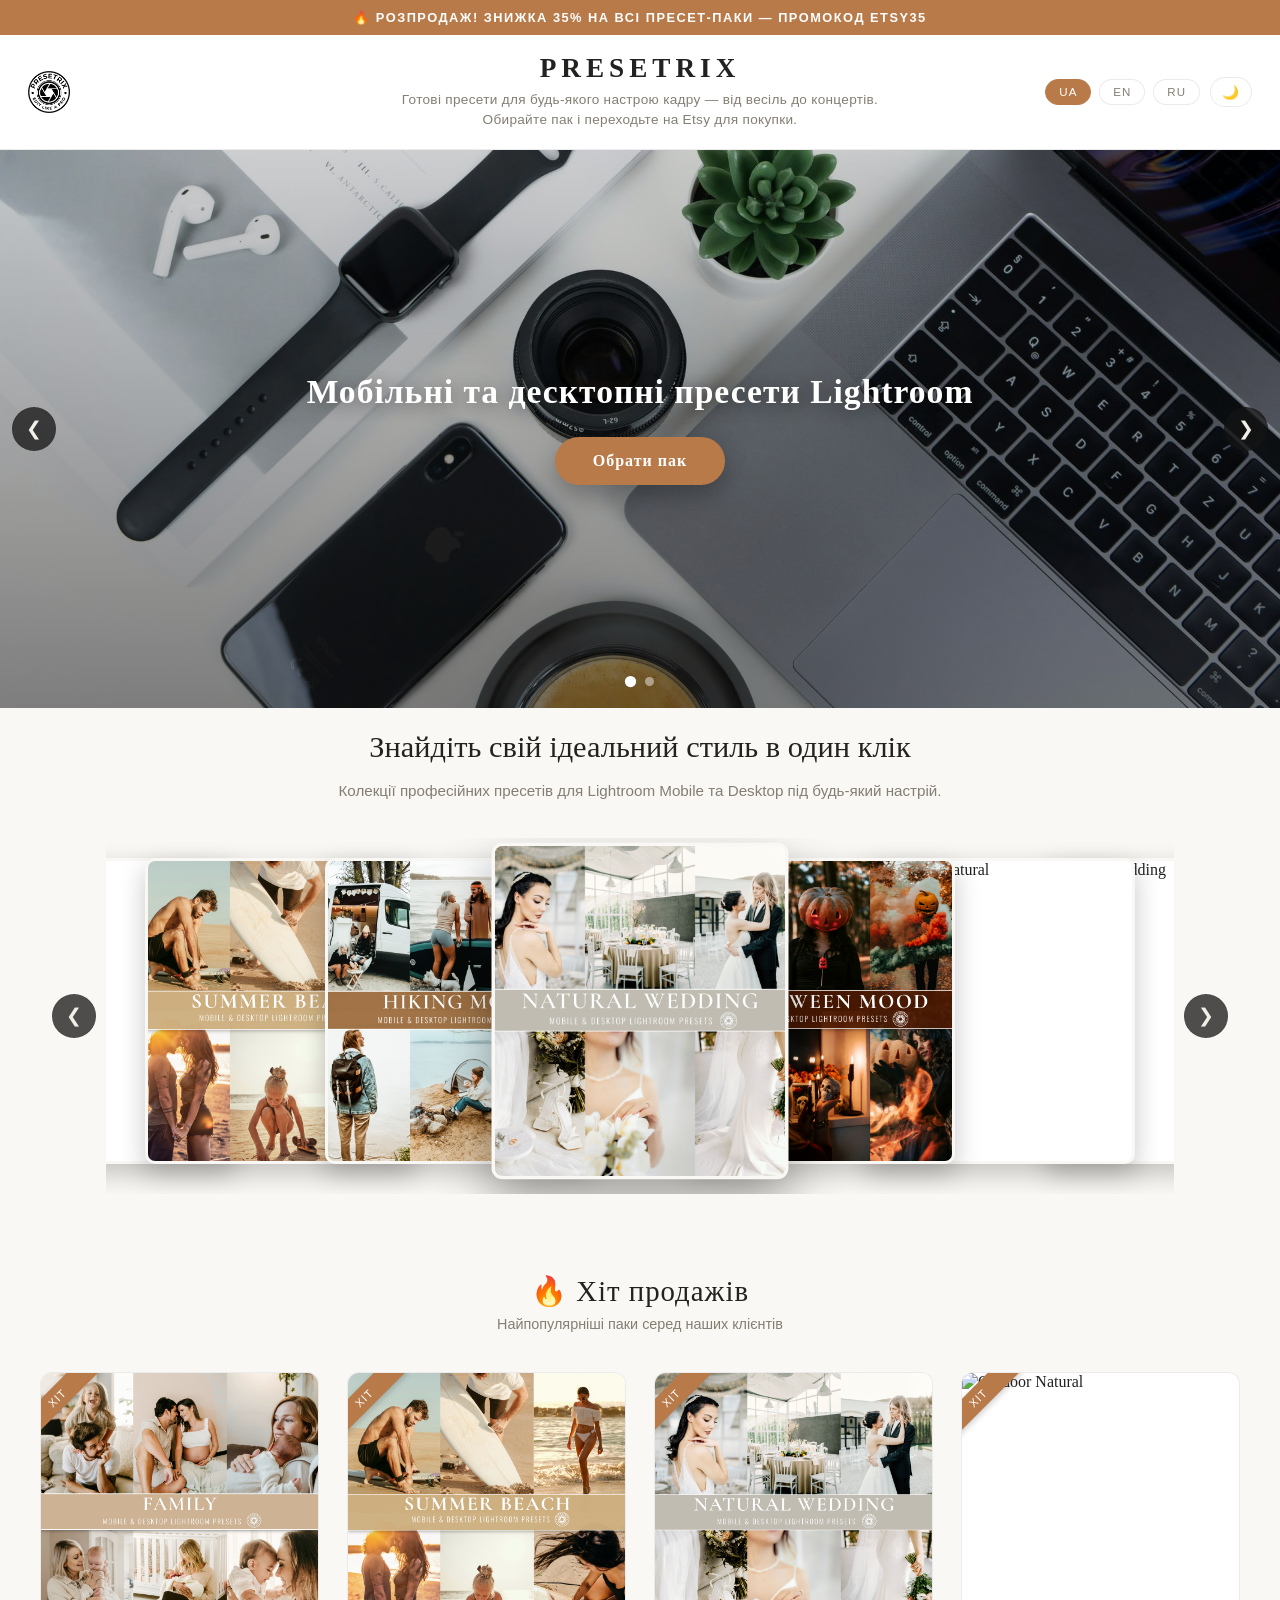
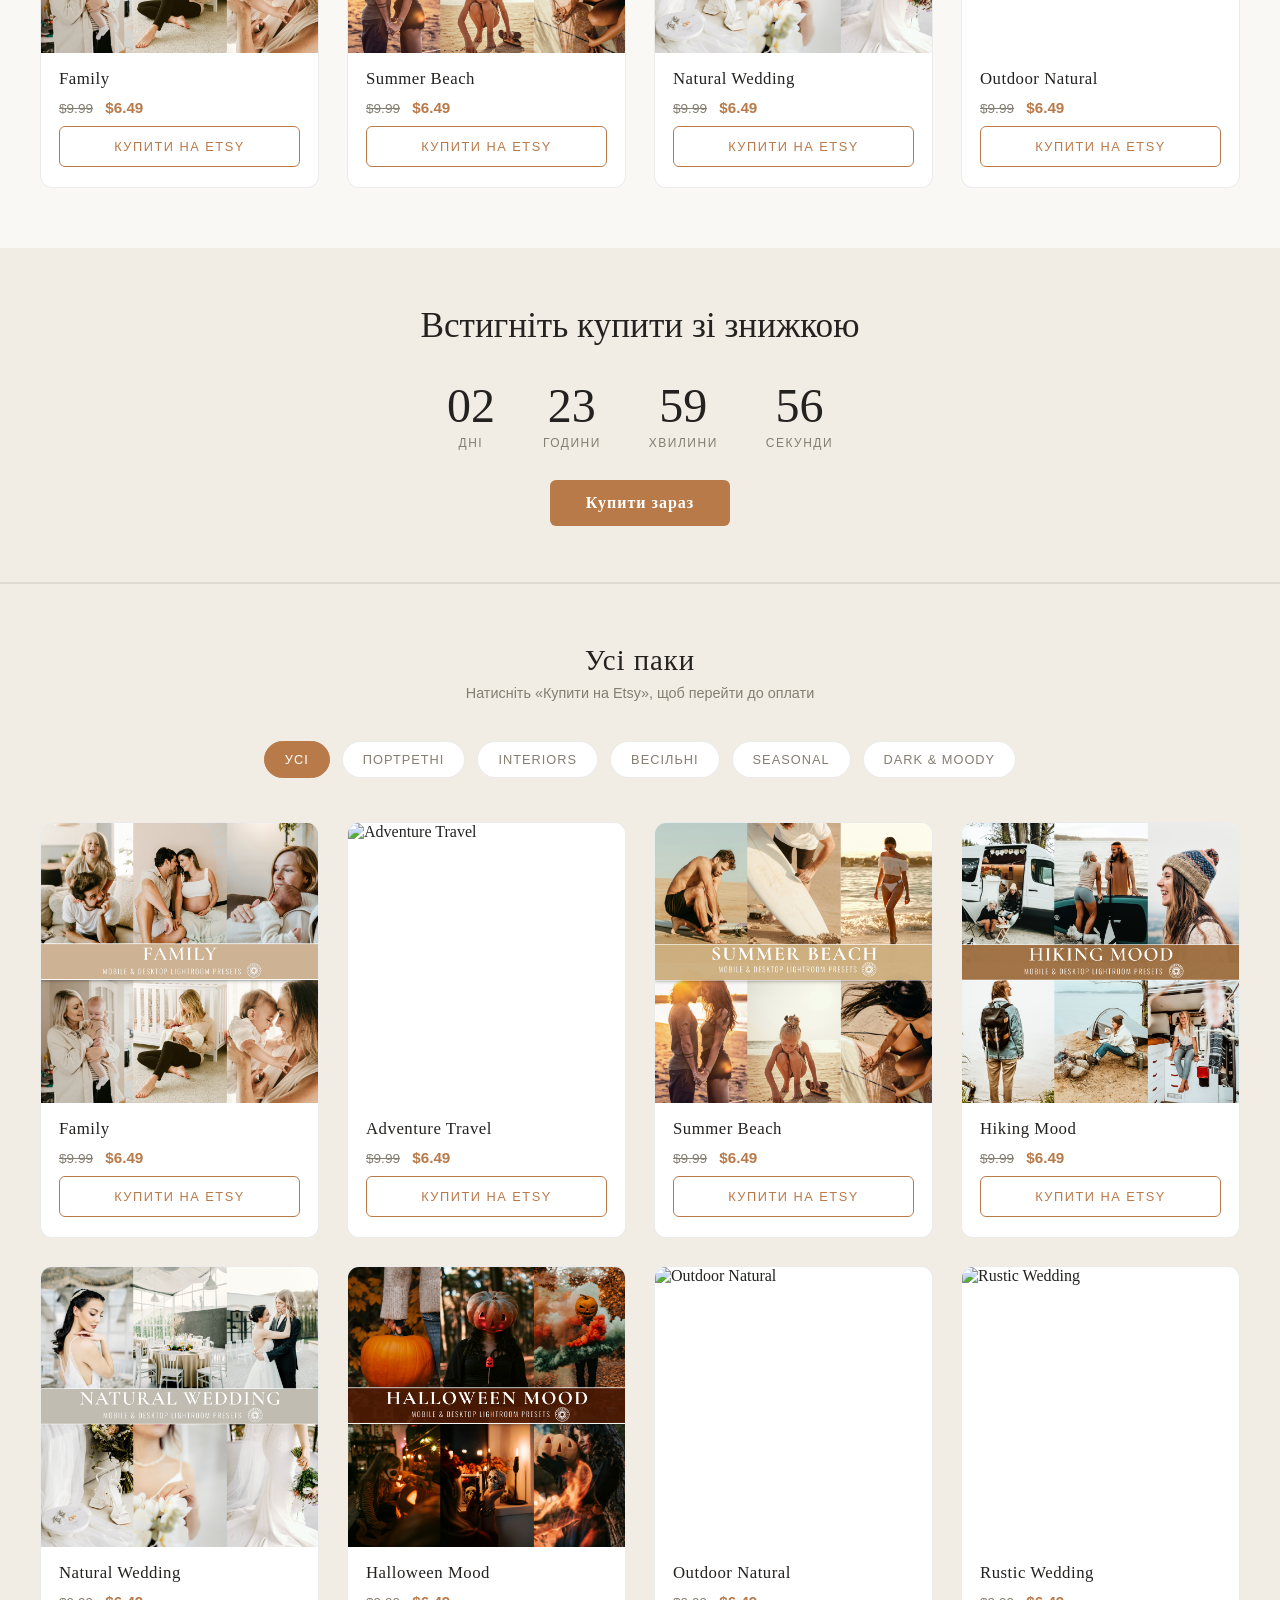
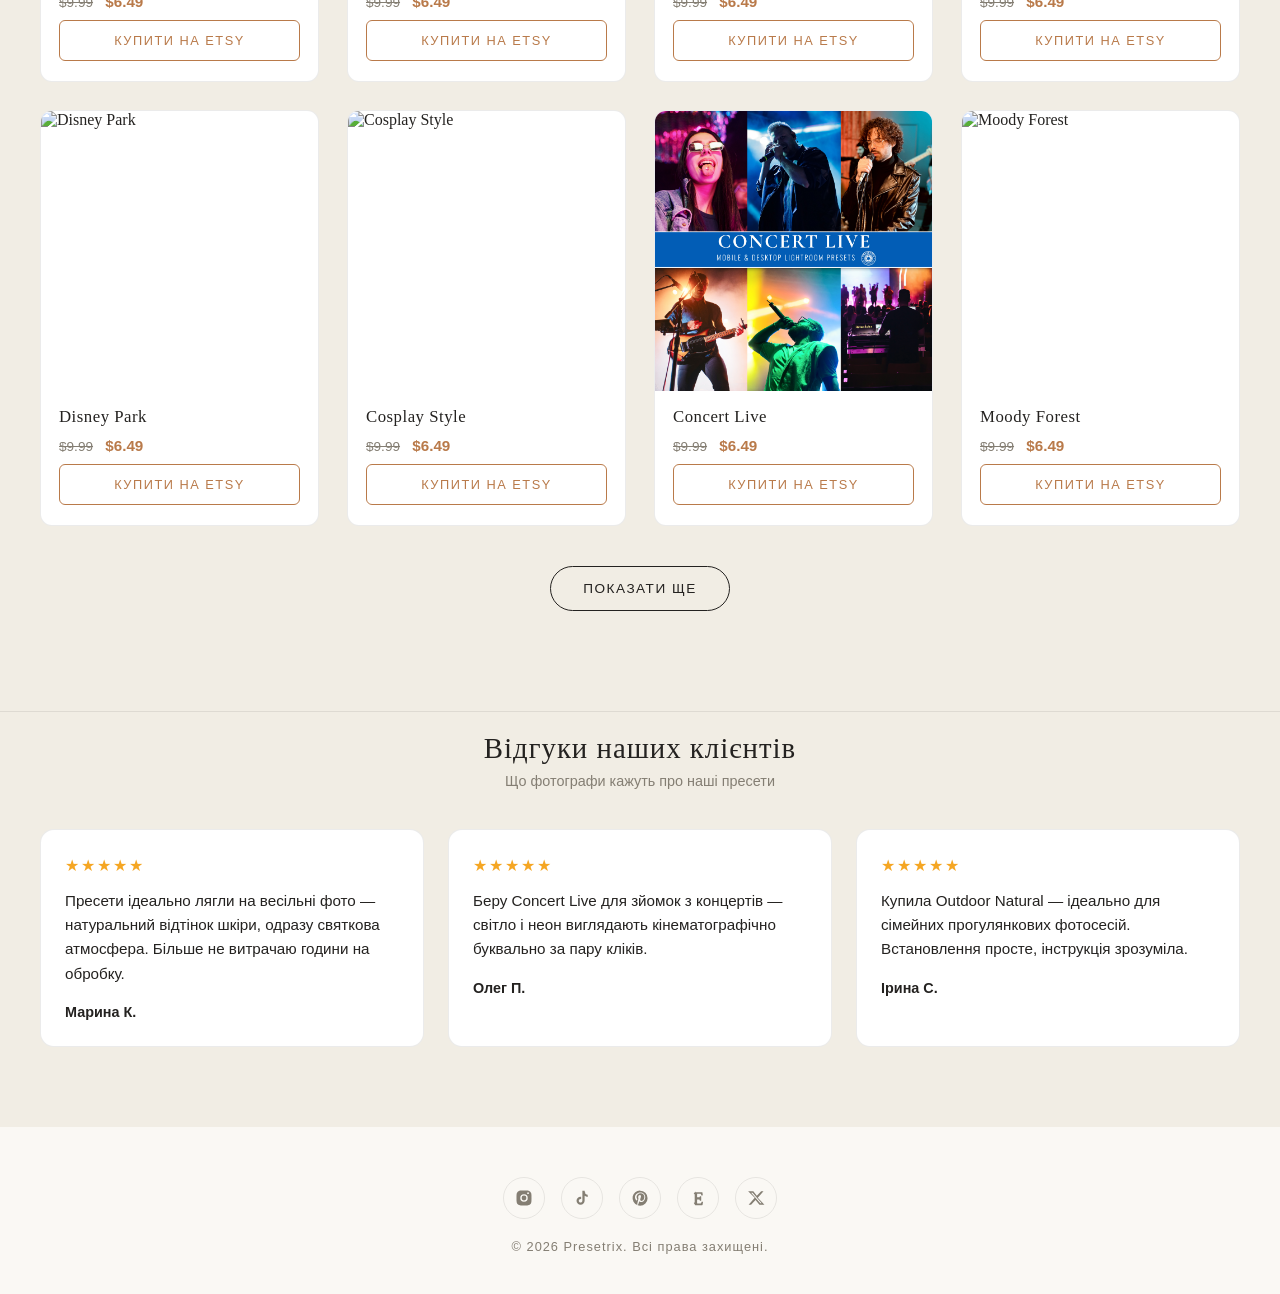
==== commit acd47fd5: "1.2.2" ====
--- a/index.html
+++ b/index.html
@@ -16,7 +16,7 @@
 <meta property="og:image" content="images/logo_white.png"> <!-- ВАЖНО: перед публикацией замените на ПОЛНУЮ ссылку, например https://вашсайт.ru/images/logo_white.png — соцсети и мессенджеры не подхватят превью по относительному пути -->
 <meta property="og:type" content="website">
 
-<link rel="stylesheet" href="style.css?v=10">
+<link rel="stylesheet" href="style.css?v=12">
 </head>
 <body>
 
@@ -147,8 +147,8 @@
     <span data-i18n="footerText">© Presetrix</span>
   </footer>
 
-  <script src="packs-data.js?v=10"></script>
-  <script src="main.js?v=10"></script>
+  <script src="packs-data.js?v=12"></script>
+  <script src="main.js?v=12"></script>
   <script>
     const themeBtn = document.getElementById('themeBtn');
     const logoImg = document.getElementById('logoImg');
--- a/style.css
+++ b/style.css
@@ -682,13 +682,52 @@
   .hero-slider-eyebrow{font-size:1.3rem;}
   .hero-slider-cta{padding:12px 28px;font-size:0.85rem;}
   .nav-btn{display:none;}
-  .carousel-card{width:190px;}
-  .carousel-card:not(:first-child){margin-left:-55px;}
-  .carousel-card img{height:280px;}
   .countdown-title{font-size:1.4rem;}
   .countdown-timer{gap:26px;}
   .countdown-number{font-size:2.1rem;}
   .carousel-heading-title{font-size:1.4rem;}
+
+  /* ---- Компактные карточки товаров (Хіт продажів / Усі паки) на мобильных ---- */
+  .shop-card img{
+    height:38vw;
+    max-height:190px;
+  }
+  .shop-card .info{
+    padding:12px 14px 14px;
+    gap:6px;
+  }
+  .shop-card .name{
+    font-size:0.9rem;
+  }
+  .shop-card .price{
+    font-size:0.85rem;
+  }
+  .buy-btn{
+    padding:9px 12px;
+    font-size:0.7rem;
+    letter-spacing:1px;
+  }
+  .bestseller-grid{gap:16px;}
+  .catalog-grid{gap:16px;}
+}
+
+/* ---- Карусель паков на мобильных: центральная карточка крупнее,
+   с видимыми "хвостиками" соседних карточек по бокам ---- */
+@media (max-width:768px){
+  .carousel-card{
+    width:74vw;
+    max-width:340px;
+  }
+  .carousel-card img{
+    height:auto;
+    aspect-ratio:9 / 10;
+  }
+  .carousel-card:not(:first-child){
+    margin-left:-20vw;
+  }
+  .carousel-wrap{
+    padding:0 26px;
+  }
 }
 
 /* ---------- МИКРОАНИМАЦИИ: плавное появление блоков при скролле ---------- */
